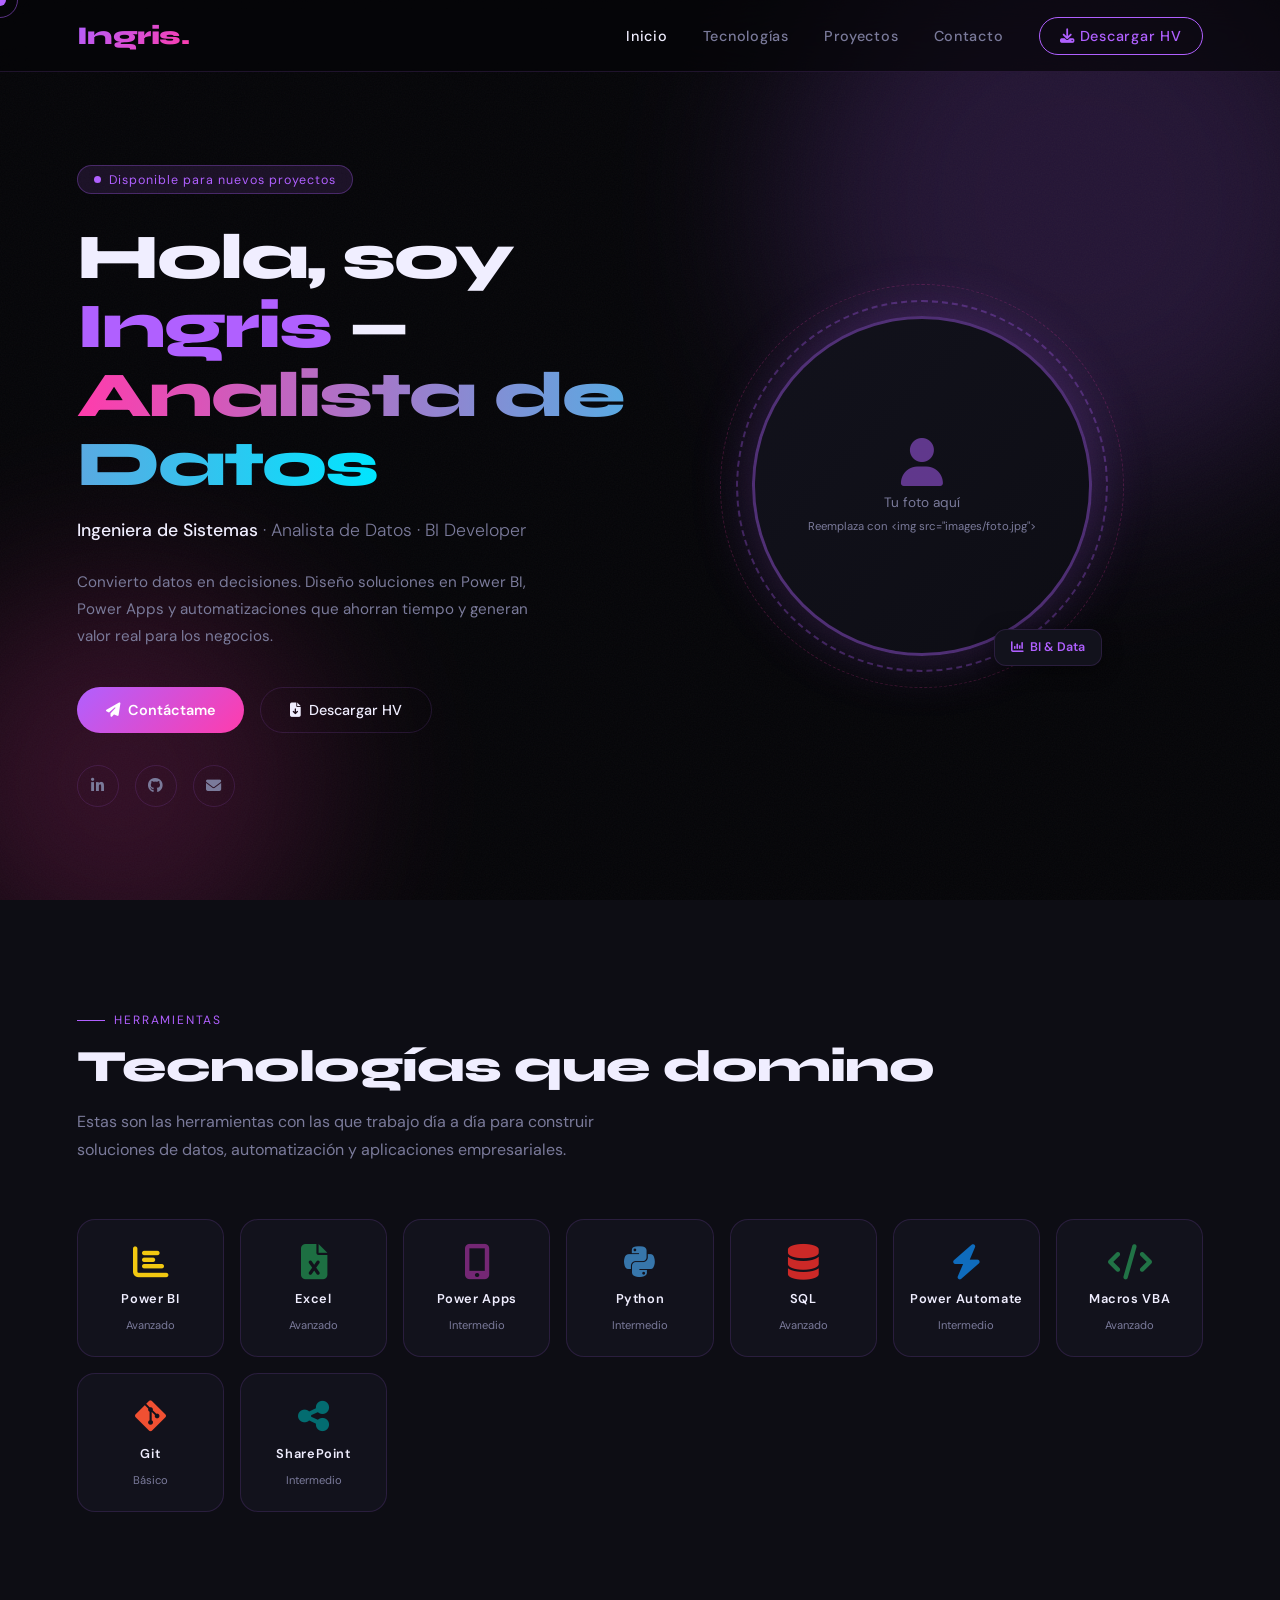
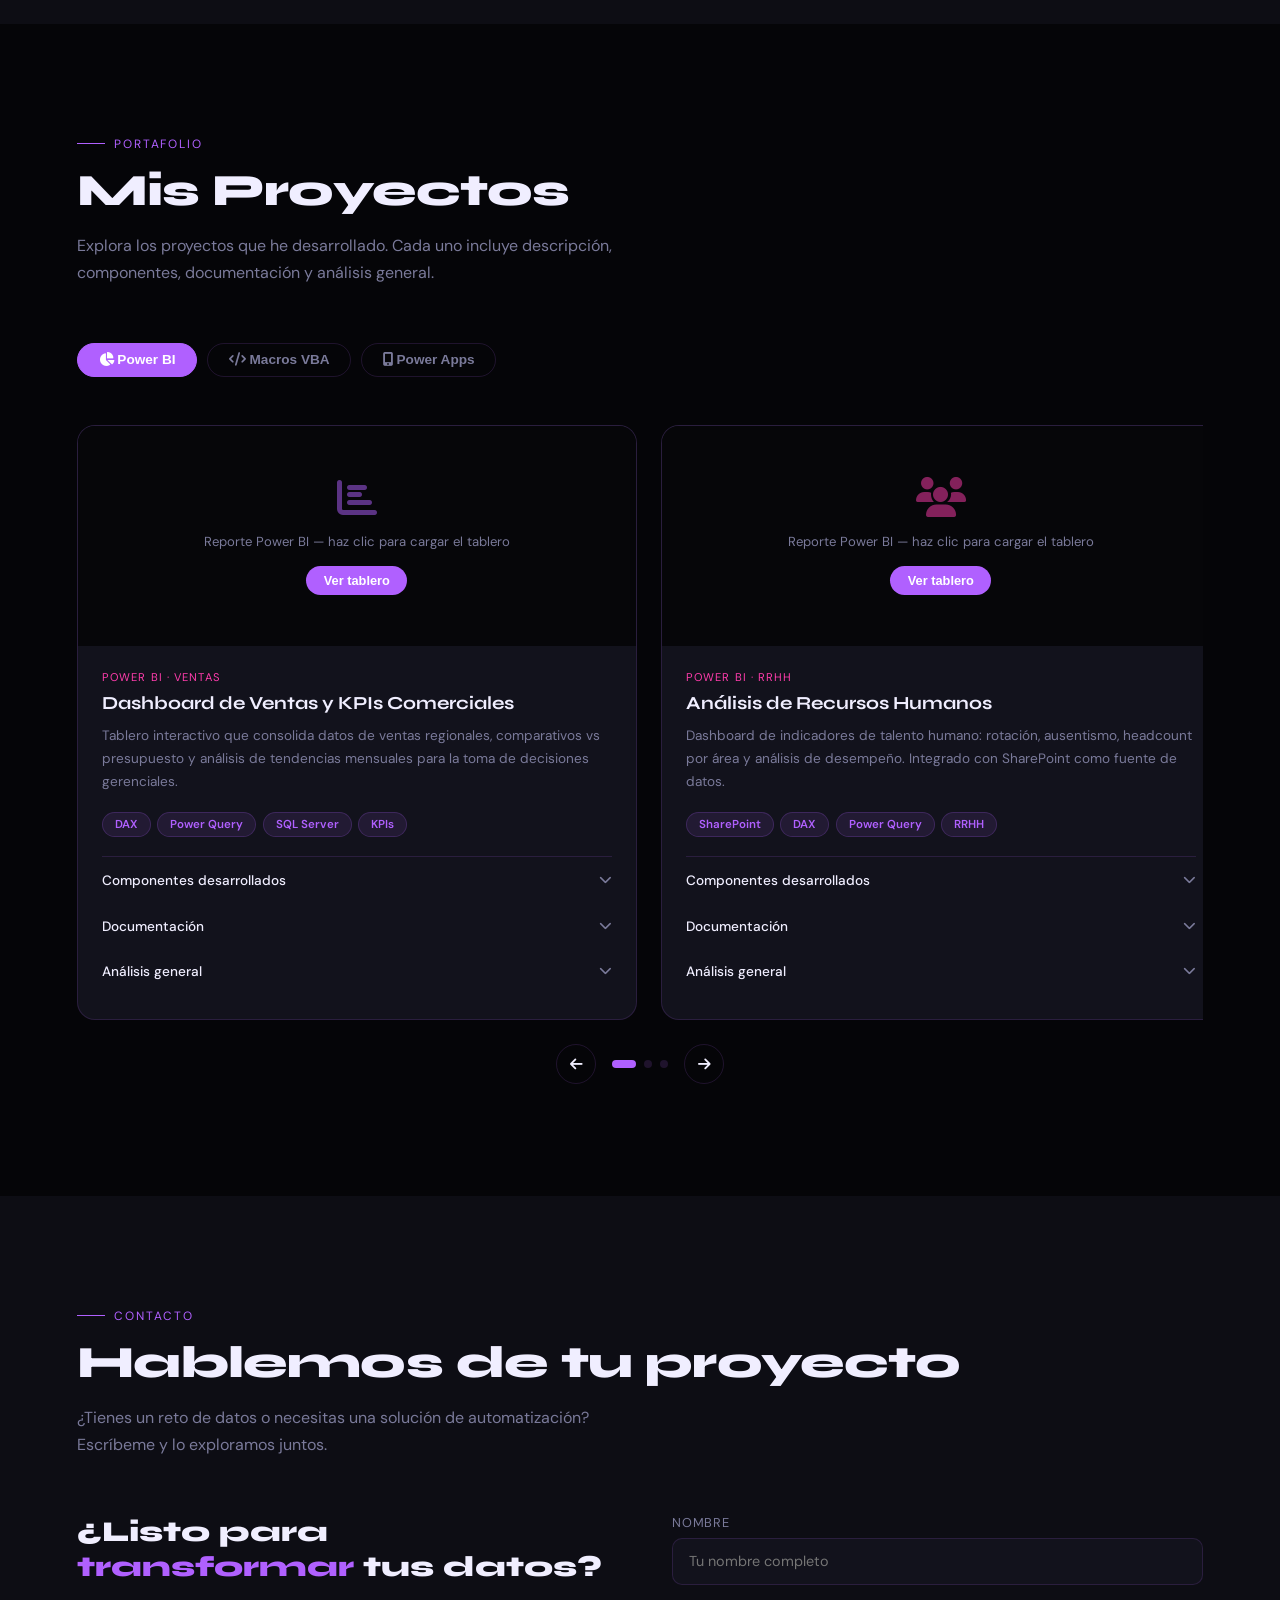
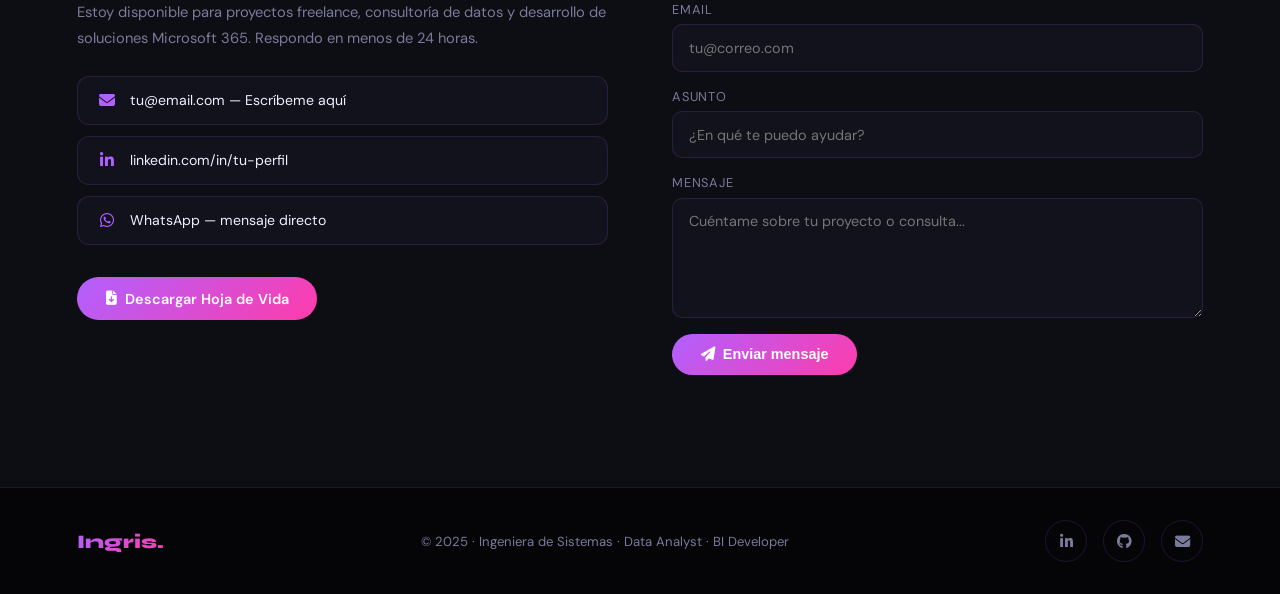
==== portafolio-main/index.html @ d469752e "reemplazo de portafolio v1.1" ====
<!DOCTYPE html>
<html lang="es">
<head>
  <meta charset="UTF-8" />
  <meta name="viewport" content="width=device-width, initial-scale=1.0"/>
  <title>Ingris — Portafolio</title>

  <!-- Fuentes -->
  <link rel="preconnect" href="https://fonts.googleapis.com"/>
  <link href="https://fonts.googleapis.com/css2?family=Syne:wght@400;600;700;800&family=DM+Sans:ital,wght@0,300;0,400;0,500;1,300&display=swap" rel="stylesheet"/>

  <!-- Iconos Font Awesome -->
  <link rel="stylesheet" href="https://cdnjs.cloudflare.com/ajax/libs/font-awesome/6.8.0/css/all.min.css"/>

  <!-- Estilos propios -->
  <link rel="stylesheet" href="style.css"/>
</head>
<body>

<!-- Cursor personalizado -->
<div id="cursor"></div>
<div id="cursor-ring"></div>

<!-- ─────────────────────────────────────────────────────────────
     NAVEGACIÓN
───────────────────────────────────────────────────────────────── -->
<nav>
  <span class="nav-logo">Ingris.</span>
  <ul class="nav-links" id="navLinks">
    <li><a href="#hero">Inicio</a></li>
    <li><a href="#stack">Tecnologías</a></li>
    <li><a href="#projects">Proyectos</a></li>
    <li><a href="#contact">Contacto</a></li>
    <li>
      <a href="ingris-cv.pdf" download class="nav-cta">
        <i class="fa-solid fa-download"></i> Descargar HV
      </a>
    </li>
  </ul>
  <button class="hamburger" id="hamburger" aria-label="Menú">
    <span></span><span></span><span></span>
  </button>
</nav>

<!-- ─────────────────────────────────────────────────────────────
     HERO
───────────────────────────────────────────────────────────────── -->
<section id="hero">
  <div class="hero-blob blob1"></div>
  <div class="hero-blob blob2"></div>

  <!-- Texto principal -->
  <div class="hero-text reveal">
    <div class="hero-badge">
      <span></span> Disponible para nuevos proyectos
    </div>
    <h1>
      Hola, soy<br>
      <span class="accent">Ingris</span> —<br>
      <span class="accent2" id="typeTarget"></span>
    </h1>
    <p class="hero-role">
      <strong>Ingeniera de Sistemas</strong> · Analista de Datos · BI Developer
    </p>
    <p class="hero-desc">
      Convierto datos en decisiones. Diseño soluciones en Power BI, Power Apps
      y automatizaciones que ahorran tiempo y generan valor real para los negocios.
    </p>
    <div class="hero-actions">
      <a href="#contact" class="btn-primary">
        <i class="fa-solid fa-paper-plane"></i> Contáctame
      </a>
      <a href="ingris-cv.pdf" download class="btn-outline">
        <i class="fa-solid fa-file-arrow-down"></i> Descargar HV
      </a>
    </div>
    <div class="hero-socials">
      <a href="https://linkedin.com" target="_blank" title="LinkedIn">
        <i class="fa-brands fa-linkedin-in"></i>
      </a>
      <a href="https://github.com" target="_blank" title="GitHub">
        <i class="fa-brands fa-github"></i>
      </a>
      <a href="mailto:tu@email.com" title="Email">
        <i class="fa-solid fa-envelope"></i>
      </a>
    </div>
  </div>

  <!-- Foto -->
  <div class="hero-photo reveal">
    <div class="photo-wrapper">
      <div class="photo-ring"></div>
      <div class="photo-ring2"></div>
      <!--
        Cuando tengas tu foto, reemplaza el bloque de abajo por:
        <img src="images/foto.jpg" alt="Foto de Ingris">
      -->
      <div class="photo-placeholder">
        <i class="fa-solid fa-user"></i>
        <span>Tu foto aquí</span>
        <small>Reemplaza con &lt;img src="images/foto.jpg"&gt;</small>
      </div>
      <div class="photo-badge">
        <i class="fa-solid fa-chart-column" style="color:var(--accent)"></i> BI &amp; Data
      </div>
    </div>
  </div>
</section>

<!-- ─────────────────────────────────────────────────────────────
     TECNOLOGÍAS
───────────────────────────────────────────────────────────────── -->
<section id="stack">
  <div class="reveal">
    <p class="section-label">Herramientas</p>
    <h2 class="section-title">Tecnologías que domino</h2>
    <p class="section-sub">
      Estas son las herramientas con las que trabajo día a día para construir
      soluciones de datos, automatización y aplicaciones empresariales.
    </p>
  </div>

  <div class="stack-grid reveal">
    <div class="tech-card">
      <i class="fa-solid fa-chart-bar tech-icon ic-pbi"></i>
      <span class="tech-name">Power BI</span>
      <span class="tech-level">Avanzado</span>
    </div>
    <div class="tech-card">
      <i class="fa-solid fa-file-excel tech-icon ic-excel"></i>
      <span class="tech-name">Excel</span>
      <span class="tech-level">Avanzado</span>
    </div>
    <div class="tech-card">
      <i class="fa-solid fa-mobile-screen-button tech-icon ic-powerapp"></i>
      <span class="tech-name">Power Apps</span>
      <span class="tech-level">Intermedio</span>
    </div>
    <div class="tech-card">
      <i class="fa-brands fa-python tech-icon ic-python"></i>
      <span class="tech-name">Python</span>
      <span class="tech-level">Intermedio</span>
    </div>
    <div class="tech-card">
      <i class="fa-solid fa-database tech-icon ic-sql"></i>
      <span class="tech-name">SQL</span>
      <span class="tech-level">Avanzado</span>
    </div>
    <div class="tech-card">
      <i class="fa-solid fa-bolt tech-icon ic-automate"></i>
      <span class="tech-name">Power Automate</span>
      <span class="tech-level">Intermedio</span>
    </div>
    <div class="tech-card">
      <i class="fa-solid fa-code tech-icon ic-vba"></i>
      <span class="tech-name">Macros VBA</span>
      <span class="tech-level">Avanzado</span>
    </div>
    <div class="tech-card">
      <i class="fa-brands fa-git-alt tech-icon ic-git"></i>
      <span class="tech-name">Git</span>
      <span class="tech-level">Básico</span>
    </div>
    <div class="tech-card">
      <i class="fa-solid fa-share-nodes tech-icon ic-sharepoint"></i>
      <span class="tech-name">SharePoint</span>
      <span class="tech-level">Intermedio</span>
    </div>
  </div>
</section>

<!-- ─────────────────────────────────────────────────────────────
     PROYECTOS
───────────────────────────────────────────────────────────────── -->
<section id="projects">
  <div class="reveal">
    <p class="section-label">Portafolio</p>
    <h2 class="section-title">Mis Proyectos</h2>
    <p class="section-sub">
      Explora los proyectos que he desarrollado. Cada uno incluye descripción,
      componentes, documentación y análisis general.
    </p>
  </div>

  <!-- Tabs -->
  <div class="proj-tabs reveal">
    <button class="tab-btn active" data-tab="pbi">
      <i class="fa-solid fa-chart-pie"></i> Power BI
    </button>
    <button class="tab-btn" data-tab="macros">
      <i class="fa-solid fa-code"></i> Macros VBA
    </button>
    <button class="tab-btn" data-tab="powerapps">
      <i class="fa-solid fa-mobile-screen-button"></i> Power Apps
    </button>
  </div>

  <!-- ── PANEL: POWER BI ────────────────────────────────────── -->
  <div class="proj-panel active" id="tab-pbi">
    <div class="carousel-wrap">
      <div class="carousel-track" id="pbiTrack">

        <!-- Tarjeta 1 -->
        <div class="proj-card">
          <div class="proj-embed">
            <div class="embed-overlay" id="overlay1">
              <i class="fa-solid fa-chart-bar" style="font-size:2.5rem;color:var(--accent);opacity:.5"></i>
              <p>Reporte Power BI — haz clic para cargar el tablero</p>
              <button class="btn-sm" onclick="activateEmbed('overlay1','iframe1')">Ver tablero</button>
            </div>
            <iframe id="iframe1" src="" allowfullscreen style="display:none"></iframe>
          </div>
          <div class="proj-body">
            <p class="proj-category">Power BI · Ventas</p>
            <h3 class="proj-title">Dashboard de Ventas y KPIs Comerciales</h3>
            <p class="proj-desc">
              Tablero interactivo que consolida datos de ventas regionales, comparativos vs presupuesto
              y análisis de tendencias mensuales para la toma de decisiones gerenciales.
            </p>
            <div class="proj-tags">
              <span class="tag">DAX</span>
              <span class="tag">Power Query</span>
              <span class="tag">SQL Server</span>
              <span class="tag">KPIs</span>
            </div>
            <div class="proj-accordion">
              <button class="accordion-header" onclick="toggleAcc(this)">
                Componentes desarrollados <i class="fa-solid fa-chevron-down"></i>
              </button>
              <div class="accordion-body">
                <div class="accordion-content">
                  <ul class="comp-list">
                    <li>Modelo de datos estrella con 5 tablas de dimensiones</li>
                    <li>Medidas DAX: YTD, MoM%, Variación vs Presupuesto</li>
                    <li>Segmentadores dinámicos por región, producto y periodo</li>
                    <li>Mapa geográfico de distribución de ventas</li>
                    <li>Tooltip personalizado con mini-KPIs</li>
                  </ul>
                </div>
              </div>
              <button class="accordion-header" onclick="toggleAcc(this)">
                Documentación <i class="fa-solid fa-chevron-down"></i>
              </button>
              <div class="accordion-body">
                <div class="accordion-content">
                  Fuente de datos: SQL Server / Excel exportado. ETL en Power Query con limpieza,
                  normalización de fechas y cruce de tablas. Publicado en Power BI Service con
                  actualización programada cada 24 h.
                </div>
              </div>
              <button class="accordion-header" onclick="toggleAcc(this)">
                Análisis general <i class="fa-solid fa-chevron-down"></i>
              </button>
              <div class="accordion-body">
                <div class="accordion-content">
                  <div class="analysis-box">
                    <p>
                      El tablero reveló que el 68 % de las ventas se concentra en 3 regiones. Se
                      identificó una caída sistemática en Q3 atribuida a estacionalidad. Las medidas DAX
                      redujeron el tiempo de reporte semanal de 4 h a 15 min.
                    </p>
                  </div>
                </div>
              </div>
            </div>
          </div>
        </div>

        <!-- Tarjeta 2 -->
        <div class="proj-card">
          <div class="proj-embed">
            <div class="embed-overlay" id="overlay2">
              <i class="fa-solid fa-users" style="font-size:2.5rem;color:var(--accent2);opacity:.5"></i>
              <p>Reporte Power BI — haz clic para cargar el tablero</p>
              <button class="btn-sm" onclick="activateEmbed('overlay2','iframe2')">Ver tablero</button>
            </div>
            <iframe id="iframe2" src="" allowfullscreen style="display:none"></iframe>
          </div>
          <div class="proj-body">
            <p class="proj-category">Power BI · RRHH</p>
            <h3 class="proj-title">Análisis de Recursos Humanos</h3>
            <p class="proj-desc">
              Dashboard de indicadores de talento humano: rotación, ausentismo, headcount por área
              y análisis de desempeño. Integrado con SharePoint como fuente de datos.
            </p>
            <div class="proj-tags">
              <span class="tag">SharePoint</span>
              <span class="tag">DAX</span>
              <span class="tag">Power Query</span>
              <span class="tag">RRHH</span>
            </div>
            <div class="proj-accordion">
              <button class="accordion-header" onclick="toggleAcc(this)">
                Componentes desarrollados <i class="fa-solid fa-chevron-down"></i>
              </button>
              <div class="accordion-body">
                <div class="accordion-content">
                  <ul class="comp-list">
                    <li>Indicador de tasa de rotación mensual</li>
                    <li>Gráfico de pirámide demográfica por área</li>
                    <li>Matriz de desempeño con formato condicional</li>
                    <li>Alertas visuales de ausentismo crítico</li>
                    <li>Filtros cruzados departamento / cargo / periodo</li>
                  </ul>
                </div>
              </div>
              <button class="accordion-header" onclick="toggleAcc(this)">
                Documentación <i class="fa-solid fa-chevron-down"></i>
              </button>
              <div class="accordion-body">
                <div class="accordion-content">
                  Datos extraídos de listas de SharePoint vía conector nativo. Transformaciones en
                  Power Query. Modelo relacional de 3 tablas. Acceso controlado por roles (RLS).
                </div>
              </div>
              <button class="accordion-header" onclick="toggleAcc(this)">
                Análisis general <i class="fa-solid fa-chevron-down"></i>
              </button>
              <div class="accordion-body">
                <div class="accordion-content">
                  <div class="analysis-box">
                    <p>
                      Rotación del 18 % en área operativa, 6 puntos sobre el benchmark del sector.
                      Ausentismo pico los lunes (23 % más que el promedio). Insights que impulsaron
                      revisión de la política de bienestar laboral.
                    </p>
                  </div>
                </div>
              </div>
            </div>
          </div>
        </div>

        <!-- Tarjeta 3 — placeholder -->
        <div class="proj-card">
          <div class="proj-embed">
            <div class="embed-overlay" id="overlay3">
              <i class="fa-solid fa-plus" style="font-size:2.5rem;color:var(--accent3);opacity:.5"></i>
              <p>Próximo proyecto — en desarrollo</p>
            </div>
            <iframe id="iframe3" src="" style="display:none"></iframe>
          </div>
          <div class="proj-body">
            <p class="proj-category">Power BI · Próximamente</p>
            <h3 class="proj-title">Nuevo Proyecto en Desarrollo</h3>
            <p class="proj-desc">
              Dashboard de seguimiento financiero con integración a ERP.
              Actualmente en fase de diseño del modelo de datos.
            </p>
            <div class="proj-tags">
              <span class="tag">En progreso</span>
            </div>
          </div>
        </div>

      </div><!-- /carousel-track -->
    </div>
    <div class="carousel-controls">
      <button class="car-btn" id="prevBtn"><i class="fa-solid fa-arrow-left"></i></button>
      <div class="car-dots" id="carDots"></div>
      <button class="car-btn" id="nextBtn"><i class="fa-solid fa-arrow-right"></i></button>
    </div>
  </div>

  <!-- ── PANEL: MACROS VBA ──────────────────────────────────── -->
  <div class="proj-panel" id="tab-macros">
    <div class="other-grid reveal">
      <div class="other-card">
        <div class="other-icon">⚡</div>
        <h3 class="other-title">Automatización de Reportes Excel</h3>
        <p class="other-desc">
          Macro VBA que consolida datos de 20+ archivos, aplica formato corporativo, genera tabla
          dinámica y envía el reporte por correo automáticamente. Ahorro: 3 h semanales.
        </p>
        <div class="proj-tags" style="margin-top:1rem">
          <span class="tag">VBA</span><span class="tag">Excel</span><span class="tag">Outlook</span>
        </div>
      </div>
      <div class="other-card">
        <div class="other-icon">🔄</div>
        <h3 class="other-title">Limpieza y Validación de Datos</h3>
        <p class="other-desc">
          Macro de limpieza automática: elimina duplicados, normaliza formatos de fecha, valida
          campos requeridos y genera log de errores en hoja separada.
        </p>
        <div class="proj-tags" style="margin-top:1rem">
          <span class="tag">VBA</span><span class="tag">Excel</span>
        </div>
      </div>
      <div class="other-card">
        <div class="other-icon">📋</div>
        <h3 class="other-title">Generador de Contratos PDF</h3>
        <p class="other-desc">
          Formulario Excel con macro que rellena plantilla Word, la convierte a PDF y guarda
          con nombre automático basado en cliente y fecha.
        </p>
        <div class="proj-tags" style="margin-top:1rem">
          <span class="tag">VBA</span><span class="tag">Word</span><span class="tag">PDF</span>
        </div>
      </div>
    </div>
  </div>

  <!-- ── PANEL: POWER APPS ──────────────────────────────────── -->
  <div class="proj-panel" id="tab-powerapps">
    <div class="other-grid reveal">
      <div class="other-card">
        <div class="other-icon">📱</div>
        <h3 class="other-title">App de Registro de Inventario</h3>
        <p class="other-desc">
          Aplicación canvas en Power Apps conectada a SharePoint. Registra entradas / salidas
          de inventario, genera alertas de stock mínimo y consulta historial en tiempo real.
        </p>
        <div class="proj-tags" style="margin-top:1rem">
          <span class="tag">Canvas App</span>
          <span class="tag">SharePoint</span>
          <span class="tag">Power Automate</span>
        </div>
      </div>
      <div class="other-card">
        <div class="other-icon">✅</div>
        <h3 class="other-title">Formulario de Aprobaciones</h3>
        <p class="other-desc">
          App de solicitudes con flujo de aprobación multinivel. Notificaciones por Teams y
          correo, historial de aprobaciones y reportería integrada.
        </p>
        <div class="proj-tags" style="margin-top:1rem">
          <span class="tag">Model-driven</span>
          <span class="tag">Dataverse</span>
          <span class="tag">Teams</span>
        </div>
      </div>
      <div class="other-card">
        <div class="other-icon">📊</div>
        <h3 class="other-title">Dashboard Móvil de KPIs</h3>
        <p class="other-desc">
          App optimizada para móvil que muestra KPIs en tiempo real consumiendo datos de
          Power BI vía API. Diseño responsive con tarjetas deslizables.
        </p>
        <div class="proj-tags" style="margin-top:1rem">
          <span class="tag">Canvas App</span>
          <span class="tag">Power BI API</span>
        </div>
      </div>
    </div>
  </div>

</section>

<!-- ─────────────────────────────────────────────────────────────
     CONTACTO
───────────────────────────────────────────────────────────────── -->
<section id="contact">
  <div class="reveal">
    <p class="section-label">Contacto</p>
    <h2 class="section-title">Hablemos de tu proyecto</h2>
    <p class="section-sub">
      ¿Tienes un reto de datos o necesitas una solución de automatización?
      Escríbeme y lo exploramos juntos.
    </p>
  </div>

  <div class="contact-grid reveal">
    <div class="contact-info">
      <h3>¿Listo para <span style="color:var(--accent)">transformar</span> tus datos?</h3>
      <p>
        Estoy disponible para proyectos freelance, consultoría de datos y desarrollo de
        soluciones Microsoft 365. Respondo en menos de 24 horas.
      </p>
      <a href="mailto:tu@email.com" class="contact-item">
        <i class="fa-solid fa-envelope"></i>
        <span>tu@email.com — Escríbeme aquí</span>
      </a>
      <a href="https://linkedin.com" target="_blank" class="contact-item">
        <i class="fa-brands fa-linkedin-in"></i>
        <span>linkedin.com/in/tu-perfil</span>
      </a>
      <a href="https://wa.me/57XXXXXXXXXX" target="_blank" class="contact-item">
        <i class="fa-brands fa-whatsapp"></i>
        <span>WhatsApp — mensaje directo</span>
      </a>
      <br>
      <a href="ingris-cv.pdf" download class="btn-primary" style="width:fit-content">
        <i class="fa-solid fa-file-arrow-down"></i> Descargar Hoja de Vida
      </a>
    </div>

    <form class="contact-form" onsubmit="sendMail(event)">
      <div class="form-group">
        <label>Nombre</label>
        <input type="text" id="fname" placeholder="Tu nombre completo" required/>
      </div>
      <div class="form-group">
        <label>Email</label>
        <input type="email" id="femail" placeholder="tu@correo.com" required/>
      </div>
      <div class="form-group">
        <label>Asunto</label>
        <input type="text" id="fsubject" placeholder="¿En qué te puedo ayudar?"/>
      </div>
      <div class="form-group">
        <label>Mensaje</label>
        <textarea id="fmessage" placeholder="Cuéntame sobre tu proyecto o consulta..." required></textarea>
      </div>
      <button type="submit" class="btn-primary" style="width:fit-content">
        <i class="fa-solid fa-paper-plane"></i> Enviar mensaje
      </button>
    </form>
  </div>
</section>

<!-- ─────────────────────────────────────────────────────────────
     FOOTER
───────────────────────────────────────────────────────────────── -->
<footer>
  <span class="footer-logo">Ingris.</span>
  <span>© 2025 · Ingeniera de Sistemas · Data Analyst · BI Developer</span>
  <div class="hero-socials" style="margin:0">
    <a href="https://linkedin.com" target="_blank"><i class="fa-brands fa-linkedin-in"></i></a>
    <a href="https://github.com" target="_blank"><i class="fa-brands fa-github"></i></a>
    <a href="mailto:tu@email.com"><i class="fa-solid fa-envelope"></i></a>
  </div>
</footer>

<!-- JavaScript propio — al final del body para mejor rendimiento -->
<script src="script.js"></script>

</body>
</html>
---- portafolio-main/style.css ----
/* ── TOKENS ──────────────────────────────────────────────────── */
:root {
  --bg: #050508;
  --surface: #0d0d14;
  --card: #12121c;
  --border: rgba(180,100,255,.15);
  --accent: #b060ff;
  --accent2: #ff3cac;
  --accent3: #00e5ff;
  --text: #f0eeff;
  --muted: #7a7a9a;
  --radius: 18px;
  --nav-h: 72px;
}

*, *::before, *::after { margin:0; padding:0; box-sizing:border-box; }
html { scroll-behavior: smooth; font-size: 16px; }
body {
  background: var(--bg);
  color: var(--text);
  font-family: 'DM Sans', sans-serif;
  overflow-x: hidden;
  cursor: none;
}

/* ── CURSOR ──────────────────────────────────────────────────── */
#cursor {
  position: fixed; width:12px; height:12px;
  background: var(--accent); border-radius:50%;
  pointer-events:none; z-index:9999;
  transform:translate(-50%,-50%);
  transition: transform .1s, background .2s;
  mix-blend-mode: screen;
}
#cursor-ring {
  position: fixed; width:36px; height:36px;
  border:1.5px solid rgba(176,96,255,.5);
  border-radius:50%; pointer-events:none; z-index:9998;
  transform:translate(-50%,-50%);
  transition: transform .18s ease, width .2s, height .2s;
}

/* ── NOISE OVERLAY ───────────────────────────────────────────── */
body::before {
  content:''; position:fixed; inset:0;
  background-image: url("data:image/svg+xml,%3Csvg xmlns='http://www.w3.org/2000/svg' width='300' height='300'%3E%3Cfilter id='n'%3E%3CfeTurbulence type='fractalNoise' baseFrequency='.75' numOctaves='4' stitchTiles='stitch'/%3E%3C/filter%3E%3Crect width='300' height='300' filter='url(%23n)' opacity='.035'/%3E%3C/svg%3E");
  pointer-events:none; z-index:1;
}

/* ── NAV ─────────────────────────────────────────────────────── */
nav {
  position: fixed; top:0; left:0; right:0; z-index:200;
  height: var(--nav-h);
  display: flex; align-items: center; justify-content: space-between;
  padding: 0 6%;
  background: rgba(5,5,8,.7);
  backdrop-filter: blur(18px);
  border-bottom: 1px solid var(--border);
}
.nav-logo {
  font-family: 'Syne', sans-serif;
  font-weight:800; font-size:1.6rem;
  background: linear-gradient(135deg,var(--accent),var(--accent2));
  -webkit-background-clip:text; -webkit-text-fill-color:transparent;
  letter-spacing:-.02em;
}
.nav-links { display:flex; gap:2.2rem; list-style:none; }
.nav-links a {
  font-size:.9rem; font-weight:500; color:var(--muted);
  text-decoration:none; letter-spacing:.05em;
  transition: color .2s;
  cursor: none;
}
.nav-links a:hover,
.nav-links a.active { color:var(--text); }
.nav-cta {
  padding:.55rem 1.3rem;
  border:1.5px solid var(--accent);
  border-radius:50px;
  color:var(--accent) !important;
  transition: background .2s, color .2s !important;
}
.nav-cta:hover { background:var(--accent); color:var(--bg) !important; }
.hamburger {
  display:none; flex-direction:column; gap:5px;
  cursor:none; background:none; border:none;
}
.hamburger span {
  display:block; width:24px; height:2px;
  background:var(--text); border-radius:2px; transition:.3s;
}

/* ── HERO ────────────────────────────────────────────────────── */
#hero {
  min-height: 100vh;
  display: grid;
  grid-template-columns: 1fr 1fr;
  align-items: center;
  padding: calc(var(--nav-h) + 4rem) 6% 4rem;
  position: relative;
  overflow: hidden;
}
.hero-blob {
  position:absolute; border-radius:50%;
  filter:blur(90px); opacity:.18; pointer-events:none;
}
.blob1 { width:600px; height:600px; background:var(--accent); top:-100px; right:-100px; }
.blob2 { width:400px; height:400px; background:var(--accent2); bottom:-80px; left:-80px; }
.hero-text { position:relative; z-index:2; }
.hero-badge {
  display:inline-flex; align-items:center; gap:.5rem;
  background:rgba(176,96,255,.12); border:1px solid rgba(176,96,255,.3);
  padding:.35rem 1rem; border-radius:50px;
  font-size:.78rem; letter-spacing:.08em; color:var(--accent);
  margin-bottom:1.8rem;
}
.hero-badge span {
  width:7px; height:7px; border-radius:50%;
  background:var(--accent); display:inline-block;
  animation:pulse 1.6s infinite;
}
@keyframes pulse { 0%,100%{opacity:1} 50%{opacity:.3} }

.hero-text h1 {
  font-family:'Syne',sans-serif;
  font-size: clamp(2.8rem, 5vw, 5rem);
  font-weight:800; line-height:1.08;
  letter-spacing:-.03em; margin-bottom:1.2rem;
}
.hero-text h1 .accent { color:var(--accent); }
.hero-text h1 .accent2 {
  background:linear-gradient(90deg,var(--accent2),var(--accent3));
  -webkit-background-clip:text; -webkit-text-fill-color:transparent;
}
.hero-role {
  font-size:1.1rem; color:var(--muted); margin-bottom:1.8rem; font-weight:300;
}
.hero-role strong { color:var(--text); font-weight:500; }
.hero-desc {
  font-size:.95rem; line-height:1.75; color:var(--muted);
  max-width:480px; margin-bottom:2.4rem;
}
.hero-actions { display:flex; gap:1rem; flex-wrap:wrap; }

.btn-primary {
  display:inline-flex; align-items:center; gap:.5rem;
  padding:.8rem 1.8rem; border-radius:50px;
  background:linear-gradient(135deg,var(--accent),var(--accent2));
  color:#fff; font-weight:600; font-size:.9rem;
  border:none; cursor:none;
  transition: transform .2s, box-shadow .2s;
  text-decoration:none;
}
.btn-primary:hover {
  transform:translateY(-2px);
  box-shadow:0 8px 30px rgba(176,96,255,.4);
}
.btn-outline {
  display:inline-flex; align-items:center; gap:.5rem;
  padding:.8rem 1.8rem; border-radius:50px;
  border:1.5px solid var(--border); color:var(--text);
  font-weight:500; font-size:.9rem;
  background:transparent; cursor:none;
  transition: border-color .2s, background .2s;
  text-decoration:none;
}
.btn-outline:hover { border-color:var(--accent); background:rgba(176,96,255,.07); }

.hero-socials { display:flex; gap:1rem; margin-top:2rem; }
.hero-socials a {
  width:42px; height:42px; border-radius:50%;
  display:flex; align-items:center; justify-content:center;
  border:1px solid var(--border); color:var(--muted);
  text-decoration:none;
  transition: border-color .2s, color .2s, transform .2s;
  font-size:.95rem; cursor:none;
}
.hero-socials a:hover {
  border-color:var(--accent); color:var(--accent); transform:translateY(-3px);
}

/* Hero photo */
.hero-photo {
  display:flex; justify-content:center; align-items:center;
  position:relative; z-index:2;
}
.photo-wrapper {
  position:relative;
  width:min(340px,80vw); height:min(340px,80vw);
}
.photo-ring {
  position:absolute; inset:-16px; border-radius:50%;
  border:2px dashed rgba(176,96,255,.3);
  animation:spin 18s linear infinite;
}
.photo-ring2 {
  position:absolute; inset:-32px; border-radius:50%;
  border:1px dashed rgba(255,60,172,.2);
  animation:spin 30s linear infinite reverse;
}
@keyframes spin { to { transform:rotate(360deg); } }

.photo-wrapper img {
  width:100%; height:100%; object-fit:cover;
  border-radius:50%;
  border:3px solid rgba(176,96,255,.4);
  box-shadow:0 0 60px rgba(176,96,255,.25);
}
.photo-placeholder {
  width:100%; height:100%; border-radius:50%;
  background:linear-gradient(135deg,var(--card),var(--surface));
  border:3px solid rgba(176,96,255,.4);
  box-shadow:0 0 60px rgba(176,96,255,.25);
  display:flex; flex-direction:column; align-items:center; justify-content:center;
  gap:.5rem; color:var(--muted); font-size:.85rem;
}
.photo-placeholder i { font-size:3rem; color:var(--accent); opacity:.5; }
.photo-badge {
  position:absolute; bottom:-10px; right:-10px;
  background:var(--card); border:1px solid var(--border);
  padding:.6rem 1rem; border-radius:12px;
  font-size:.78rem; font-weight:600; color:var(--accent);
  display:flex; align-items:center; gap:.4rem;
  box-shadow:0 4px 20px rgba(0,0,0,.4);
}

/* ── SECCIONES COMUNES ───────────────────────────────────────── */
section { padding:7rem 6%; position:relative; }
.section-label {
  font-size:.75rem; letter-spacing:.15em; color:var(--accent);
  text-transform:uppercase; margin-bottom:.8rem;
  display:flex; align-items:center; gap:.6rem;
}
.section-label::before {
  content:''; display:block; width:28px; height:1px; background:var(--accent);
}
.section-title {
  font-family:'Syne',sans-serif; font-size:clamp(2rem,3.5vw,3rem);
  font-weight:800; line-height:1.15; letter-spacing:-.02em; margin-bottom:1rem;
}
.section-sub {
  color:var(--muted); max-width:560px; line-height:1.7; margin-bottom:3.5rem;
}

/* ── TECH STACK ──────────────────────────────────────────────── */
#stack { background:var(--surface); }
.stack-grid {
  display:grid;
  grid-template-columns: repeat(auto-fill, minmax(130px,1fr));
  gap:1rem;
}
.tech-card {
  background:var(--card); border:1px solid var(--border);
  border-radius:var(--radius); padding:1.5rem 1rem;
  display:flex; flex-direction:column; align-items:center; gap:.7rem;
  cursor:none; transition: transform .2s, border-color .2s, box-shadow .2s;
  position:relative; overflow:hidden;
}
.tech-card::after {
  content:''; position:absolute; inset:0;
  background:linear-gradient(135deg,var(--accent),var(--accent2));
  opacity:0; transition:.2s;
}
.tech-card:hover {
  transform:translateY(-4px); border-color:var(--accent);
  box-shadow:0 8px 28px rgba(176,96,255,.2);
}
.tech-card:hover::after { opacity:.05; }
.tech-icon { font-size:2.2rem; transition:.2s; }
.tech-card:hover .tech-icon { transform:scale(1.15); }
.tech-name { font-size:.8rem; font-weight:600; letter-spacing:.05em; text-align:center; }
.tech-level { font-size:.7rem; color:var(--muted); }

/* Colores de iconos de tecnologías */
.ic-pbi       { color:#F2C811; }
.ic-excel     { color:#1D6F42; }
.ic-powerapp  { color:#742774; }
.ic-python    { color:#3776AB; }
.ic-sql       { color:#CC2927; }
.ic-automate  { color:#0F6CBD; }
.ic-vba       { color:#217346; }
.ic-git       { color:#F05032; }
.ic-sharepoint{ color:#036C70; }

/* ── PROYECTOS ───────────────────────────────────────────────── */
#projects { background:var(--bg); }
.proj-tabs {
  display:flex; gap:.6rem; flex-wrap:wrap; margin-bottom:3rem;
}
.tab-btn {
  padding:.55rem 1.3rem; border-radius:50px; font-size:.85rem; font-weight:600;
  border:1.5px solid var(--border); background:transparent; color:var(--muted);
  cursor:none; transition:.2s;
}
.tab-btn.active, .tab-btn:hover {
  background:var(--accent); border-color:var(--accent); color:#fff;
}
.proj-panel { display:none; }
.proj-panel.active { display:block; }

/* ── CARRUSEL ────────────────────────────────────────────────── */
.carousel-wrap { position:relative; overflow:hidden; }
.carousel-track {
  display:flex; gap:1.5rem;
  transition: transform .45s cubic-bezier(.4,0,.2,1);
}
.proj-card {
  flex:0 0 min(560px,88vw);
  background:var(--card); border:1px solid var(--border);
  border-radius:var(--radius); overflow:hidden;
  transition: box-shadow .2s;
}
.proj-card:hover { box-shadow:0 12px 40px rgba(176,96,255,.18); }
.proj-embed {
  width:100%; height:220px; background:var(--surface);
  display:flex; align-items:center; justify-content:center;
  position:relative; overflow:hidden;
}
.proj-embed iframe { width:100%; height:100%; border:none; }
.embed-overlay {
  position:absolute; inset:0; background:rgba(5,5,8,.85);
  display:flex; flex-direction:column; align-items:center; justify-content:center;
  gap:1rem; transition:opacity .3s;
}
.embed-overlay p {
  font-size:.82rem; color:var(--muted); text-align:center; padding:0 1.5rem;
}
.btn-sm {
  padding:.45rem 1.1rem; border-radius:50px; font-size:.8rem; font-weight:600;
  background:var(--accent); border:none; color:#fff; cursor:none;
}
.proj-body { padding:1.5rem; }
.proj-category {
  font-size:.7rem; letter-spacing:.1em; color:var(--accent2);
  text-transform:uppercase; margin-bottom:.5rem;
}
.proj-title {
  font-family:'Syne',sans-serif; font-size:1.15rem; font-weight:700; margin-bottom:.6rem;
}
.proj-desc {
  font-size:.85rem; color:var(--muted); line-height:1.7; margin-bottom:1.2rem;
}
.proj-tags { display:flex; gap:.4rem; flex-wrap:wrap; margin-bottom:1.2rem; }
.tag {
  padding:.25rem .75rem; border-radius:50px; font-size:.72rem; font-weight:600;
  background:rgba(176,96,255,.1); border:1px solid rgba(176,96,255,.2); color:var(--accent);
}

/* Acordeón */
.proj-accordion { border-top:1px solid var(--border); }
.accordion-header {
  width:100%; background:none; border:none; color:var(--text);
  display:flex; justify-content:space-between; align-items:center;
  padding:.9rem 0; cursor:none; font-size:.85rem; font-weight:500;
  font-family:'DM Sans',sans-serif;
}
.accordion-header i { font-size:.8rem; color:var(--muted); transition:transform .2s; }
.accordion-header.open i { transform:rotate(180deg); }
.accordion-body { max-height:0; overflow:hidden; transition:max-height .35s ease; }
.accordion-body.open { max-height:600px; }
.accordion-content {
  padding:.5rem 0 1rem; font-size:.82rem; color:var(--muted); line-height:1.75;
}
.comp-list {
  list-style:none; display:flex; flex-direction:column; gap:.4rem; margin-top:.5rem;
}
.comp-list li::before { content:'▸ '; color:var(--accent); }
.analysis-box {
  background:rgba(176,96,255,.06); border:1px solid rgba(176,96,255,.15);
  border-radius:12px; padding:1rem 1.2rem; margin-top:.5rem;
}
.analysis-box p { font-size:.82rem; color:var(--muted); line-height:1.7; }

/* Controles del carrusel */
.carousel-controls {
  display:flex; align-items:center; justify-content:center; gap:1rem; margin-top:1.5rem;
}
.car-btn {
  width:40px; height:40px; border-radius:50%; border:1.5px solid var(--border);
  background:transparent; color:var(--text); cursor:none; transition:.2s; font-size:.9rem;
}
.car-btn:hover { border-color:var(--accent); color:var(--accent); }
.car-dots { display:flex; gap:.5rem; }
.dot {
  width:8px; height:8px; border-radius:50%;
  background:var(--border); cursor:none; transition:.2s;
}
.dot.active { background:var(--accent); width:24px; border-radius:4px; }

/* Grid de proyectos (Macros / Power Apps) */
.other-grid {
  display:grid; grid-template-columns:repeat(auto-fill,minmax(280px,1fr)); gap:1.2rem;
}
.other-card {
  background:var(--card); border:1px solid var(--border);
  border-radius:var(--radius); padding:1.5rem;
  transition: transform .2s, box-shadow .2s;
}
.other-card:hover {
  transform:translateY(-3px);
  box-shadow:0 8px 28px rgba(176,96,255,.15);
  border-color:var(--accent);
}
.other-icon { font-size:2rem; margin-bottom:1rem; }
.other-title {
  font-family:'Syne',sans-serif; font-size:1rem; font-weight:700; margin-bottom:.5rem;
}
.other-desc { font-size:.83rem; color:var(--muted); line-height:1.7; }

/* ── CONTACTO ────────────────────────────────────────────────── */
#contact { background:var(--surface); }
.contact-grid {
  display:grid; grid-template-columns:1fr 1fr; gap:4rem; align-items:start;
}
.contact-info h3 {
  font-family:'Syne',sans-serif; font-size:1.8rem; font-weight:800; margin-bottom:1rem;
}
.contact-info p {
  color:var(--muted); line-height:1.75; margin-bottom:1.5rem; font-size:.92rem;
}
.contact-item {
  display:flex; align-items:center; gap:.8rem;
  padding:.9rem 1.2rem; background:var(--card); border:1px solid var(--border);
  border-radius:12px; margin-bottom:.7rem; font-size:.88rem;
  text-decoration:none; color:var(--text); transition: border-color .2s; cursor:none;
}
.contact-item:hover { border-color:var(--accent); }
.contact-item i { color:var(--accent); font-size:1rem; width:20px; text-align:center; }

.contact-form { display:flex; flex-direction:column; gap:1rem; }
.form-group { display:flex; flex-direction:column; gap:.4rem; }
.form-group label {
  font-size:.8rem; letter-spacing:.06em; color:var(--muted); text-transform:uppercase;
}
.form-group input,
.form-group textarea {
  background:var(--card); border:1px solid var(--border);
  border-radius:10px; padding:.85rem 1rem; color:var(--text);
  font-family:'DM Sans',sans-serif; font-size:.9rem; resize:vertical;
  transition: border-color .2s;
}
.form-group input:focus,
.form-group textarea:focus { outline:none; border-color:var(--accent); }
.form-group textarea { min-height:120px; }

/* ── FOOTER ──────────────────────────────────────────────────── */
footer {
  background:var(--bg); border-top:1px solid var(--border);
  padding:2rem 6%; display:flex; align-items:center;
  justify-content:space-between; flex-wrap:wrap; gap:1rem;
  font-size:.82rem; color:var(--muted);
}
.footer-logo {
  font-family:'Syne',sans-serif; font-weight:800; font-size:1.2rem;
  background:linear-gradient(135deg,var(--accent),var(--accent2));
  -webkit-background-clip:text; -webkit-text-fill-color:transparent;
}

/* ── ANIMACIONES ─────────────────────────────────────────────── */
.reveal { opacity:0; transform:translateY(28px); transition:opacity .6s, transform .6s; }
.reveal.visible { opacity:1; transform:none; }

/* ── RESPONSIVE ──────────────────────────────────────────────── */
@media(max-width:900px) {
  #hero { grid-template-columns:1fr; text-align:center; gap:3rem; }
  .hero-desc { margin:0 auto 2rem; }
  .hero-actions { justify-content:center; }
  .hero-socials { justify-content:center; }
  .hero-photo { order:-1; }
  .contact-grid { grid-template-columns:1fr; gap:2.5rem; }
  .hamburger { display:flex; }
  .nav-links {
    display:none; flex-direction:column;
    position:fixed; top:var(--nav-h); left:0; right:0;
    background:var(--surface); padding:1.5rem 6%;
    border-bottom:1px solid var(--border); gap:1rem;
  }
  .nav-links.open { display:flex; }
}
@media(max-width:600px) {
  section { padding:5rem 5%; }
  .stack-grid { grid-template-columns:repeat(3,1fr); }
}

/* ── SCROLLBAR ───────────────────────────────────────────────── */
::-webkit-scrollbar { width:5px; }
::-webkit-scrollbar-track { background:var(--bg); }
::-webkit-scrollbar-thumb { background:var(--accent); border-radius:3px; }
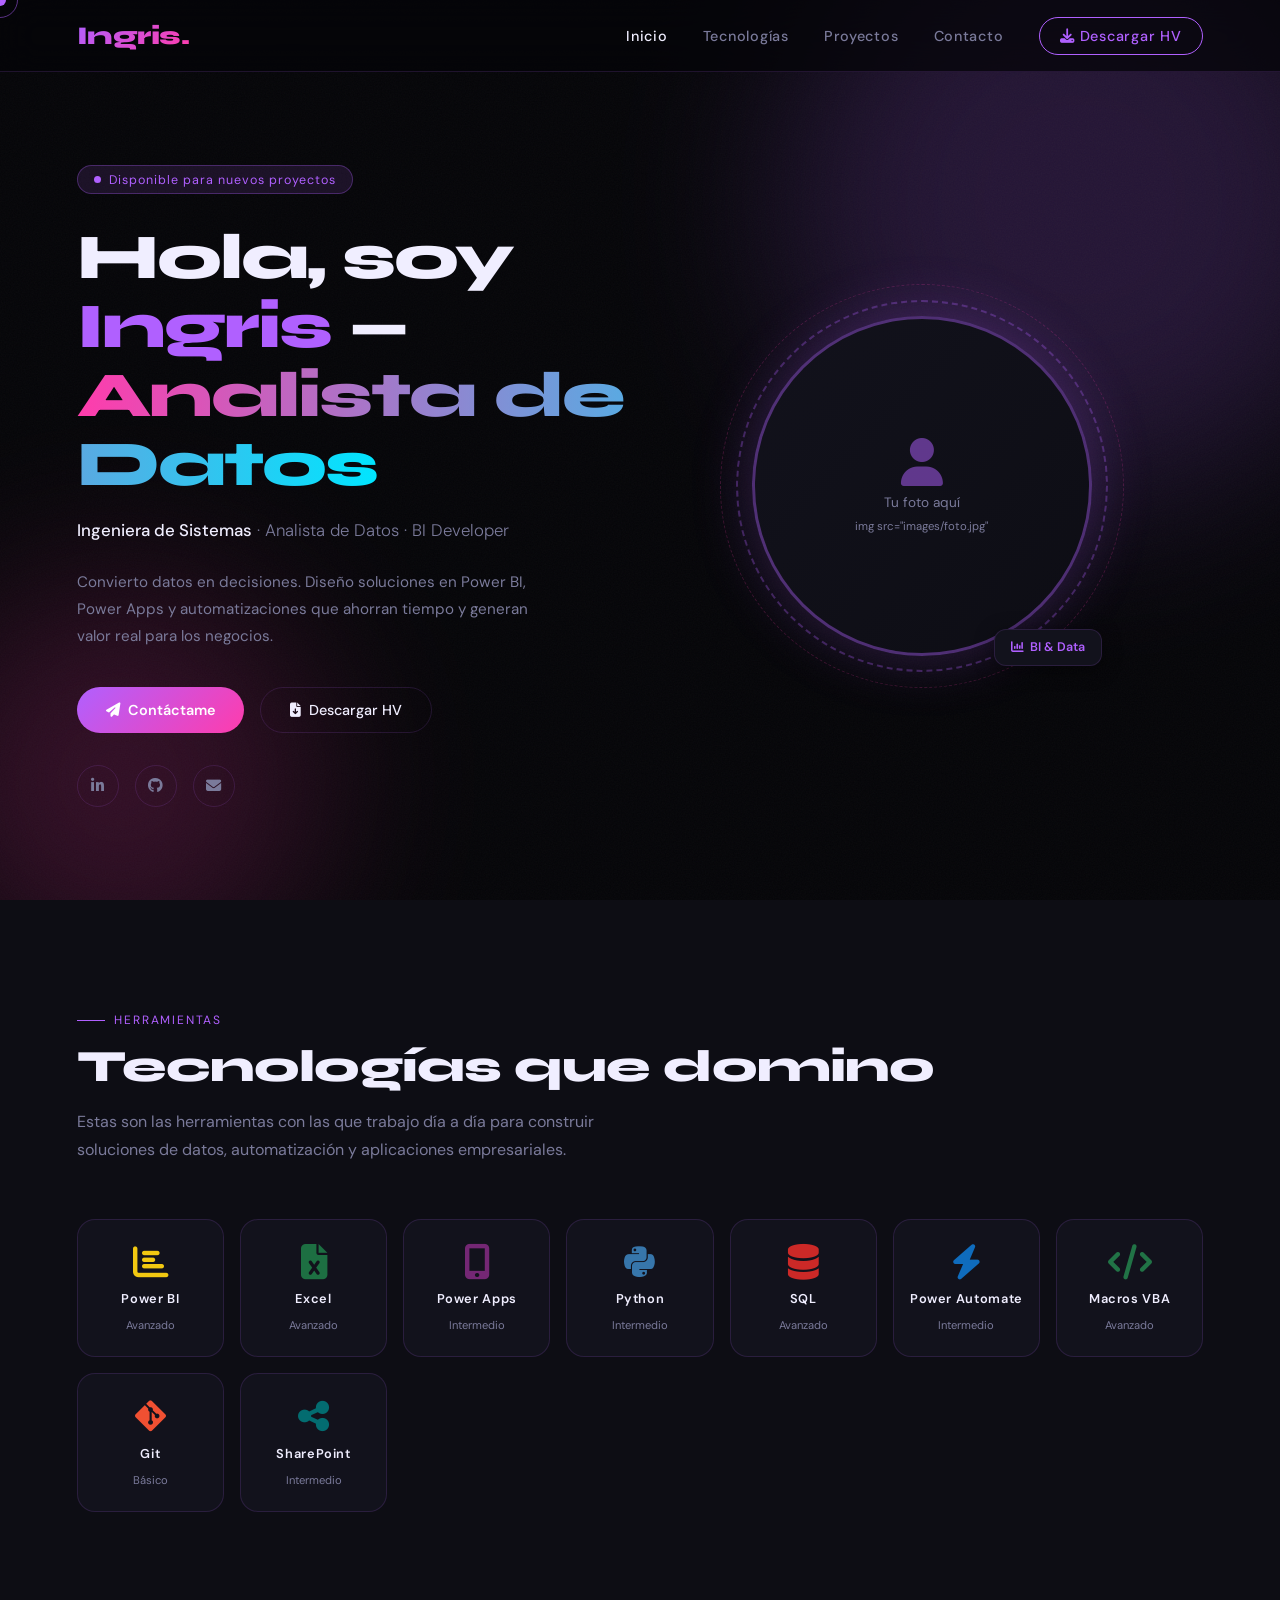
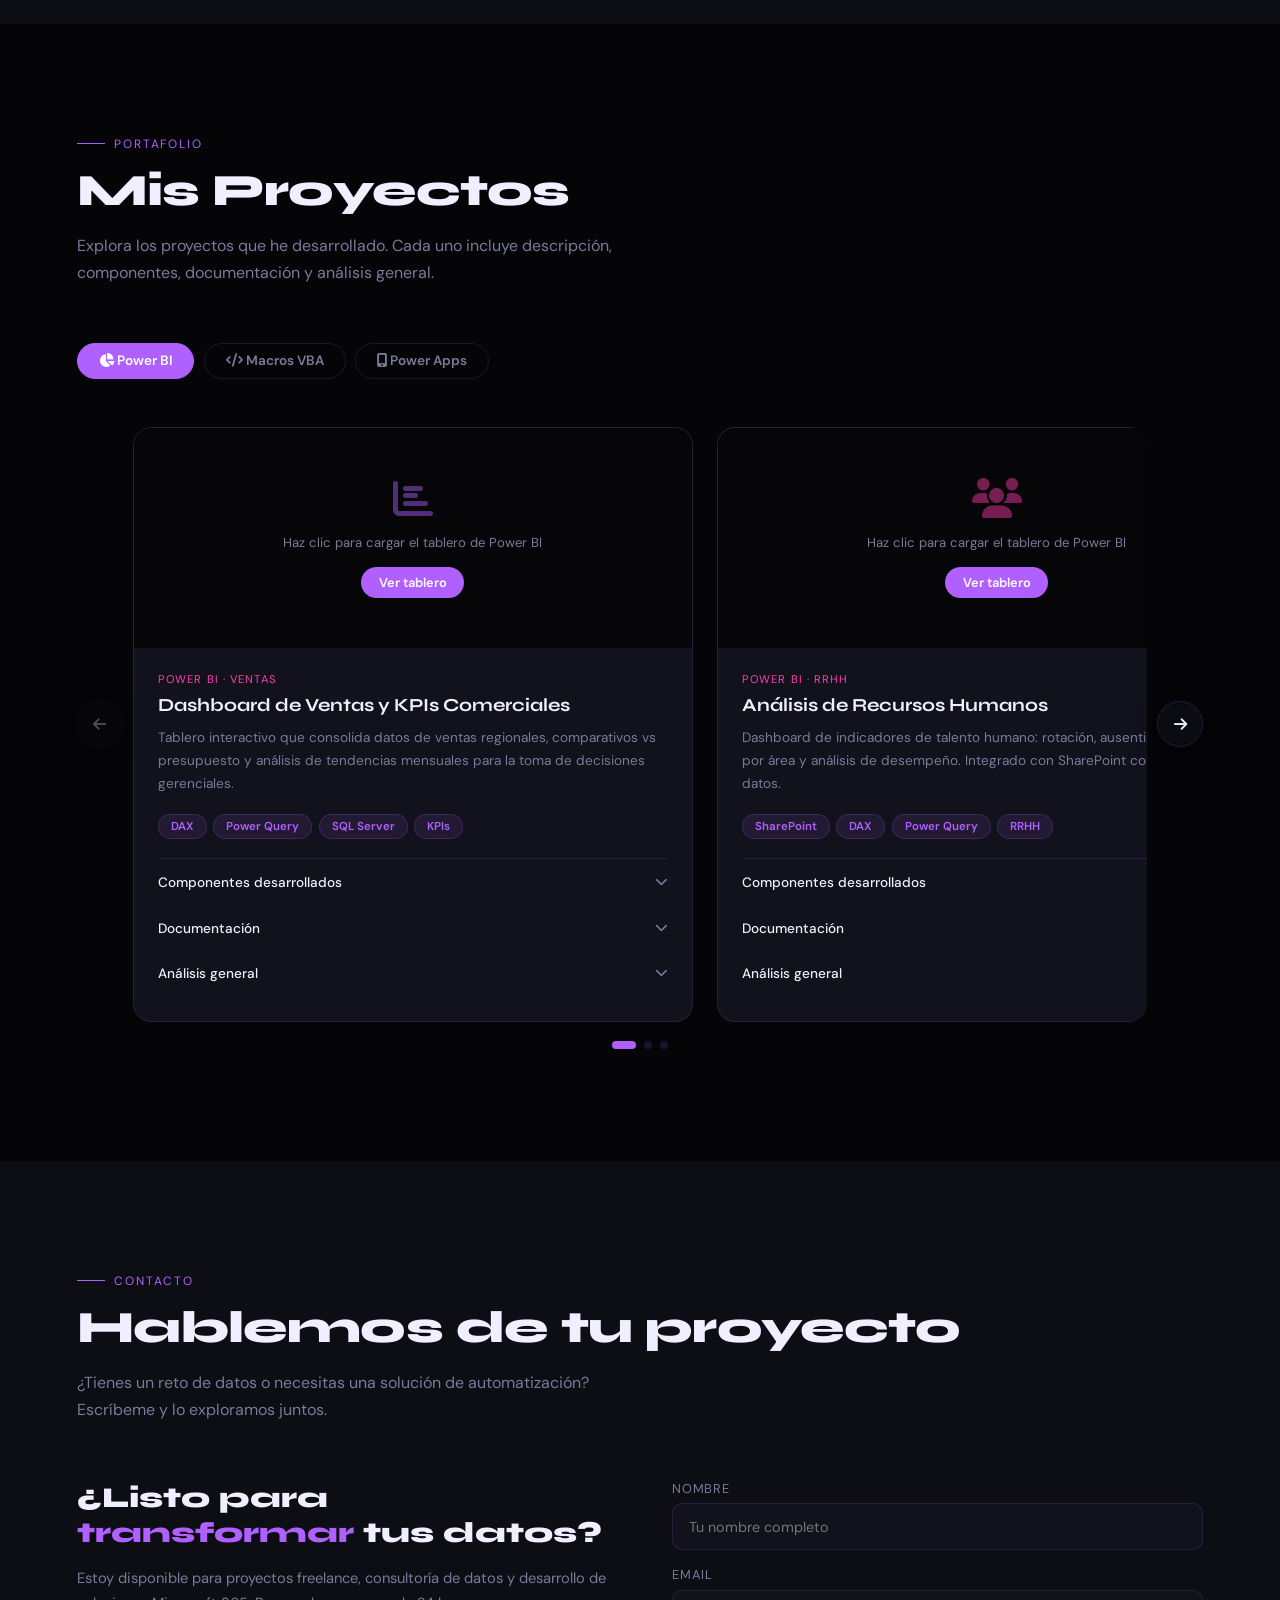
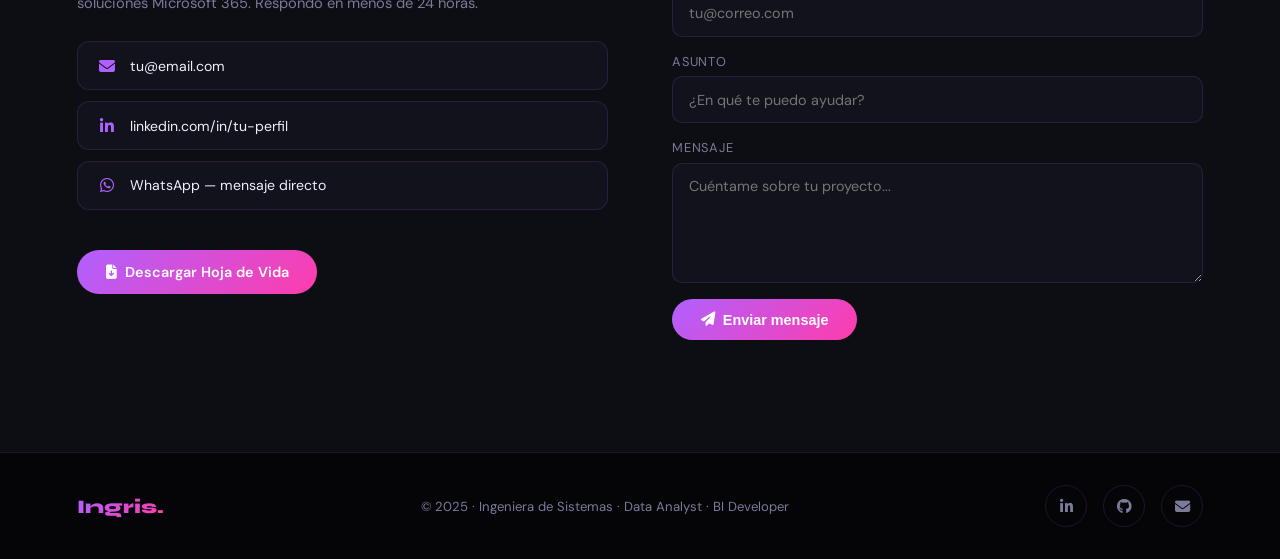
==== commit 3fc0fe39: "Actualizacion portafolio" ====
--- a/portafolio-main/index.html
+++ b/portafolio-main/index.html
@@ -1,18 +1,12 @@
 <!DOCTYPE html>
 <html lang="es">
 <head>
-  <meta charset="UTF-8" />
+  <meta charset="UTF-8"/>
   <meta name="viewport" content="width=device-width, initial-scale=1.0"/>
   <title>Ingris — Portafolio</title>
-
-  <!-- Fuentes -->
   <link rel="preconnect" href="https://fonts.googleapis.com"/>
   <link href="https://fonts.googleapis.com/css2?family=Syne:wght@400;600;700;800&family=DM+Sans:ital,wght@0,300;0,400;0,500;1,300&display=swap" rel="stylesheet"/>
-
-  <!-- Iconos Font Awesome -->
   <link rel="stylesheet" href="https://cdnjs.cloudflare.com/ajax/libs/font-awesome/6.8.0/css/all.min.css"/>
-
-  <!-- Estilos propios -->
   <link rel="stylesheet" href="style.css"/>
 </head>
 <body>
@@ -21,9 +15,9 @@
 <div id="cursor"></div>
 <div id="cursor-ring"></div>
 
-<!-- ─────────────────────────────────────────────────────────────
+<!-- ══════════════════════════════════════════════════════════════
      NAVEGACIÓN
-───────────────────────────────────────────────────────────────── -->
+══════════════════════════════════════════════════════════════ -->
 <nav>
   <span class="nav-logo">Ingris.</span>
   <ul class="nav-links" id="navLinks">
@@ -42,30 +36,34 @@
   </button>
 </nav>
 
-<!-- ─────────────────────────────────────────────────────────────
+<!-- ══════════════════════════════════════════════════════════════
      HERO
-───────────────────────────────────────────────────────────────── -->
+══════════════════════════════════════════════════════════════ -->
 <section id="hero">
   <div class="hero-blob blob1"></div>
   <div class="hero-blob blob2"></div>
 
-  <!-- Texto principal -->
+  <!-- Texto -->
   <div class="hero-text reveal">
     <div class="hero-badge">
-      <span></span> Disponible para nuevos proyectos
-    </div>
+      <span class="dot-pulse"></span> Disponible para nuevos proyectos
+    </div>
+
     <h1>
       Hola, soy<br>
       <span class="accent">Ingris</span> —<br>
       <span class="accent2" id="typeTarget"></span>
     </h1>
+
     <p class="hero-role">
       <strong>Ingeniera de Sistemas</strong> · Analista de Datos · BI Developer
     </p>
+
     <p class="hero-desc">
       Convierto datos en decisiones. Diseño soluciones en Power BI, Power Apps
       y automatizaciones que ahorran tiempo y generan valor real para los negocios.
     </p>
+
     <div class="hero-actions">
       <a href="#contact" class="btn-primary">
         <i class="fa-solid fa-paper-plane"></i> Contáctame
@@ -74,11 +72,12 @@
         <i class="fa-solid fa-file-arrow-down"></i> Descargar HV
       </a>
     </div>
+
     <div class="hero-socials">
-      <a href="https://linkedin.com" target="_blank" title="LinkedIn">
+      <a href="https://www.linkedin.com/in/tu-perfil" target="_blank" title="LinkedIn">
         <i class="fa-brands fa-linkedin-in"></i>
       </a>
-      <a href="https://github.com" target="_blank" title="GitHub">
+      <a href="https://github.com/tu-usuario" target="_blank" title="GitHub">
         <i class="fa-brands fa-github"></i>
       </a>
       <a href="mailto:tu@email.com" title="Email">
@@ -93,24 +92,24 @@
       <div class="photo-ring"></div>
       <div class="photo-ring2"></div>
       <!--
-        Cuando tengas tu foto, reemplaza el bloque de abajo por:
-        <img src="images/foto.jpg" alt="Foto de Ingris">
+        ▶ Cuando tengas tu foto, reemplaza el div.photo-placeholder por:
+           <img src="images/foto.jpg" alt="Foto de Ingris">
       -->
       <div class="photo-placeholder">
         <i class="fa-solid fa-user"></i>
         <span>Tu foto aquí</span>
-        <small>Reemplaza con &lt;img src="images/foto.jpg"&gt;</small>
+        <small>img src="images/foto.jpg"</small>
       </div>
       <div class="photo-badge">
-        <i class="fa-solid fa-chart-column" style="color:var(--accent)"></i> BI &amp; Data
+        <i class="fa-solid fa-chart-column"></i> BI &amp; Data
       </div>
     </div>
   </div>
 </section>
 
-<!-- ─────────────────────────────────────────────────────────────
+<!-- ══════════════════════════════════════════════════════════════
      TECNOLOGÍAS
-───────────────────────────────────────────────────────────────── -->
+══════════════════════════════════════════════════════════════ -->
 <section id="stack">
   <div class="reveal">
     <p class="section-label">Herramientas</p>
@@ -170,9 +169,9 @@
   </div>
 </section>
 
-<!-- ─────────────────────────────────────────────────────────────
+<!-- ══════════════════════════════════════════════════════════════
      PROYECTOS
-───────────────────────────────────────────────────────────────── -->
+══════════════════════════════════════════════════════════════ -->
 <section id="projects">
   <div class="reveal">
     <p class="section-label">Portafolio</p>
@@ -196,182 +195,193 @@
     </button>
   </div>
 
-  <!-- ── PANEL: POWER BI ────────────────────────────────────── -->
+  <!-- ── PANEL POWER BI ──────────────────────────────────────── -->
   <div class="proj-panel active" id="tab-pbi">
-    <div class="carousel-wrap">
-      <div class="carousel-track" id="pbiTrack">
-
-        <!-- Tarjeta 1 -->
-        <div class="proj-card">
-          <div class="proj-embed">
-            <div class="embed-overlay" id="overlay1">
-              <i class="fa-solid fa-chart-bar" style="font-size:2.5rem;color:var(--accent);opacity:.5"></i>
-              <p>Reporte Power BI — haz clic para cargar el tablero</p>
-              <button class="btn-sm" onclick="activateEmbed('overlay1','iframe1')">Ver tablero</button>
+
+    <div class="carousel-outer">
+      <!-- Flechas laterales flotantes -->
+      <button class="car-btn" id="prevBtn" aria-label="Anterior">
+        <i class="fa-solid fa-arrow-left"></i>
+      </button>
+      <button class="car-btn" id="nextBtn" aria-label="Siguiente">
+        <i class="fa-solid fa-arrow-right"></i>
+      </button>
+
+      <div class="carousel-wrap">
+        <div class="carousel-track" id="pbiTrack">
+
+          <!-- ── Tarjeta 1 ── -->
+          <div class="proj-card">
+            <div class="proj-embed">
+              <div class="embed-overlay" id="overlay1">
+                <i class="fa-solid fa-chart-bar" style="font-size:2.5rem;color:var(--accent);opacity:.45"></i>
+                <p>Haz clic para cargar el tablero de Power BI</p>
+                <button class="btn-sm" onclick="activateEmbed('overlay1','iframe1')">Ver tablero</button>
+              </div>
+              <iframe id="iframe1" src="" allowfullscreen style="display:none"></iframe>
             </div>
-            <iframe id="iframe1" src="" allowfullscreen style="display:none"></iframe>
-          </div>
-          <div class="proj-body">
-            <p class="proj-category">Power BI · Ventas</p>
-            <h3 class="proj-title">Dashboard de Ventas y KPIs Comerciales</h3>
-            <p class="proj-desc">
-              Tablero interactivo que consolida datos de ventas regionales, comparativos vs presupuesto
-              y análisis de tendencias mensuales para la toma de decisiones gerenciales.
-            </p>
-            <div class="proj-tags">
-              <span class="tag">DAX</span>
-              <span class="tag">Power Query</span>
-              <span class="tag">SQL Server</span>
-              <span class="tag">KPIs</span>
-            </div>
-            <div class="proj-accordion">
-              <button class="accordion-header" onclick="toggleAcc(this)">
-                Componentes desarrollados <i class="fa-solid fa-chevron-down"></i>
-              </button>
-              <div class="accordion-body">
-                <div class="accordion-content">
-                  <ul class="comp-list">
-                    <li>Modelo de datos estrella con 5 tablas de dimensiones</li>
-                    <li>Medidas DAX: YTD, MoM%, Variación vs Presupuesto</li>
-                    <li>Segmentadores dinámicos por región, producto y periodo</li>
-                    <li>Mapa geográfico de distribución de ventas</li>
-                    <li>Tooltip personalizado con mini-KPIs</li>
-                  </ul>
-                </div>
-              </div>
-              <button class="accordion-header" onclick="toggleAcc(this)">
-                Documentación <i class="fa-solid fa-chevron-down"></i>
-              </button>
-              <div class="accordion-body">
-                <div class="accordion-content">
-                  Fuente de datos: SQL Server / Excel exportado. ETL en Power Query con limpieza,
-                  normalización de fechas y cruce de tablas. Publicado en Power BI Service con
-                  actualización programada cada 24 h.
-                </div>
-              </div>
-              <button class="accordion-header" onclick="toggleAcc(this)">
-                Análisis general <i class="fa-solid fa-chevron-down"></i>
-              </button>
-              <div class="accordion-body">
-                <div class="accordion-content">
-                  <div class="analysis-box">
-                    <p>
-                      El tablero reveló que el 68 % de las ventas se concentra en 3 regiones. Se
-                      identificó una caída sistemática en Q3 atribuida a estacionalidad. Las medidas DAX
-                      redujeron el tiempo de reporte semanal de 4 h a 15 min.
-                    </p>
+            <div class="proj-body">
+              <p class="proj-category">Power BI · Ventas</p>
+              <h3 class="proj-title">Dashboard de Ventas y KPIs Comerciales</h3>
+              <p class="proj-desc">
+                Tablero interactivo que consolida datos de ventas regionales, comparativos
+                vs presupuesto y análisis de tendencias mensuales para la toma de decisiones gerenciales.
+              </p>
+              <div class="proj-tags">
+                <span class="tag">DAX</span>
+                <span class="tag">Power Query</span>
+                <span class="tag">SQL Server</span>
+                <span class="tag">KPIs</span>
+              </div>
+              <div class="proj-accordion">
+                <button class="accordion-header" onclick="toggleAcc(this)">
+                  Componentes desarrollados <i class="fa-solid fa-chevron-down"></i>
+                </button>
+                <div class="accordion-body">
+                  <div class="accordion-content">
+                    <ul class="comp-list">
+                      <li>Modelo de datos estrella con 5 tablas de dimensiones</li>
+                      <li>Medidas DAX: YTD, MoM%, Variación vs Presupuesto</li>
+                      <li>Segmentadores dinámicos por región, producto y periodo</li>
+                      <li>Mapa geográfico de distribución de ventas</li>
+                      <li>Tooltip personalizado con mini-KPIs</li>
+                    </ul>
                   </div>
                 </div>
+                <button class="accordion-header" onclick="toggleAcc(this)">
+                  Documentación <i class="fa-solid fa-chevron-down"></i>
+                </button>
+                <div class="accordion-body">
+                  <div class="accordion-content">
+                    Fuente: SQL Server / Excel. ETL en Power Query con limpieza, normalización de fechas
+                    y cruce de tablas. Publicado en Power BI Service con actualización programada cada 24 h.
+                  </div>
+                </div>
+                <button class="accordion-header" onclick="toggleAcc(this)">
+                  Análisis general <i class="fa-solid fa-chevron-down"></i>
+                </button>
+                <div class="accordion-body">
+                  <div class="accordion-content">
+                    <div class="analysis-box">
+                      <p>
+                        El 68 % de las ventas se concentra en 3 regiones. Se identificó una caída
+                        sistemática en Q3 por estacionalidad. Las medidas DAX redujeron el tiempo
+                        de reporte semanal de 4 h a 15 min.
+                      </p>
+                    </div>
+                  </div>
+                </div>
               </div>
             </div>
           </div>
-        </div>
-
-        <!-- Tarjeta 2 -->
-        <div class="proj-card">
-          <div class="proj-embed">
-            <div class="embed-overlay" id="overlay2">
-              <i class="fa-solid fa-users" style="font-size:2.5rem;color:var(--accent2);opacity:.5"></i>
-              <p>Reporte Power BI — haz clic para cargar el tablero</p>
-              <button class="btn-sm" onclick="activateEmbed('overlay2','iframe2')">Ver tablero</button>
+
+          <!-- ── Tarjeta 2 ── -->
+          <div class="proj-card">
+            <div class="proj-embed">
+              <div class="embed-overlay" id="overlay2">
+                <i class="fa-solid fa-users" style="font-size:2.5rem;color:var(--accent2);opacity:.45"></i>
+                <p>Haz clic para cargar el tablero de Power BI</p>
+                <button class="btn-sm" onclick="activateEmbed('overlay2','iframe2')">Ver tablero</button>
+              </div>
+              <iframe id="iframe2" src="" allowfullscreen style="display:none"></iframe>
             </div>
-            <iframe id="iframe2" src="" allowfullscreen style="display:none"></iframe>
-          </div>
-          <div class="proj-body">
-            <p class="proj-category">Power BI · RRHH</p>
-            <h3 class="proj-title">Análisis de Recursos Humanos</h3>
-            <p class="proj-desc">
-              Dashboard de indicadores de talento humano: rotación, ausentismo, headcount por área
-              y análisis de desempeño. Integrado con SharePoint como fuente de datos.
-            </p>
-            <div class="proj-tags">
-              <span class="tag">SharePoint</span>
-              <span class="tag">DAX</span>
-              <span class="tag">Power Query</span>
-              <span class="tag">RRHH</span>
-            </div>
-            <div class="proj-accordion">
-              <button class="accordion-header" onclick="toggleAcc(this)">
-                Componentes desarrollados <i class="fa-solid fa-chevron-down"></i>
-              </button>
-              <div class="accordion-body">
-                <div class="accordion-content">
-                  <ul class="comp-list">
-                    <li>Indicador de tasa de rotación mensual</li>
-                    <li>Gráfico de pirámide demográfica por área</li>
-                    <li>Matriz de desempeño con formato condicional</li>
-                    <li>Alertas visuales de ausentismo crítico</li>
-                    <li>Filtros cruzados departamento / cargo / periodo</li>
-                  </ul>
-                </div>
-              </div>
-              <button class="accordion-header" onclick="toggleAcc(this)">
-                Documentación <i class="fa-solid fa-chevron-down"></i>
-              </button>
-              <div class="accordion-body">
-                <div class="accordion-content">
-                  Datos extraídos de listas de SharePoint vía conector nativo. Transformaciones en
-                  Power Query. Modelo relacional de 3 tablas. Acceso controlado por roles (RLS).
-                </div>
-              </div>
-              <button class="accordion-header" onclick="toggleAcc(this)">
-                Análisis general <i class="fa-solid fa-chevron-down"></i>
-              </button>
-              <div class="accordion-body">
-                <div class="accordion-content">
-                  <div class="analysis-box">
-                    <p>
-                      Rotación del 18 % en área operativa, 6 puntos sobre el benchmark del sector.
-                      Ausentismo pico los lunes (23 % más que el promedio). Insights que impulsaron
-                      revisión de la política de bienestar laboral.
-                    </p>
+            <div class="proj-body">
+              <p class="proj-category">Power BI · RRHH</p>
+              <h3 class="proj-title">Análisis de Recursos Humanos</h3>
+              <p class="proj-desc">
+                Dashboard de indicadores de talento humano: rotación, ausentismo, headcount por área
+                y análisis de desempeño. Integrado con SharePoint como fuente de datos.
+              </p>
+              <div class="proj-tags">
+                <span class="tag">SharePoint</span>
+                <span class="tag">DAX</span>
+                <span class="tag">Power Query</span>
+                <span class="tag">RRHH</span>
+              </div>
+              <div class="proj-accordion">
+                <button class="accordion-header" onclick="toggleAcc(this)">
+                  Componentes desarrollados <i class="fa-solid fa-chevron-down"></i>
+                </button>
+                <div class="accordion-body">
+                  <div class="accordion-content">
+                    <ul class="comp-list">
+                      <li>Indicador de tasa de rotación mensual</li>
+                      <li>Gráfico de pirámide demográfica por área</li>
+                      <li>Matriz de desempeño con formato condicional</li>
+                      <li>Alertas visuales de ausentismo crítico</li>
+                      <li>Filtros cruzados departamento / cargo / periodo</li>
+                    </ul>
                   </div>
                 </div>
+                <button class="accordion-header" onclick="toggleAcc(this)">
+                  Documentación <i class="fa-solid fa-chevron-down"></i>
+                </button>
+                <div class="accordion-body">
+                  <div class="accordion-content">
+                    Datos de listas SharePoint vía conector nativo. Transformaciones en Power Query.
+                    Modelo relacional de 3 tablas. Acceso por roles (RLS) en Power BI Service.
+                  </div>
+                </div>
+                <button class="accordion-header" onclick="toggleAcc(this)">
+                  Análisis general <i class="fa-solid fa-chevron-down"></i>
+                </button>
+                <div class="accordion-body">
+                  <div class="accordion-content">
+                    <div class="analysis-box">
+                      <p>
+                        Rotación del 18 % en área operativa, 6 puntos sobre el benchmark sectorial.
+                        Ausentismo pico los lunes (23 % más que el promedio). Estos insights impulsaron
+                        la revisión de la política de bienestar laboral.
+                      </p>
+                    </div>
+                  </div>
+                </div>
               </div>
             </div>
           </div>
-        </div>
-
-        <!-- Tarjeta 3 — placeholder -->
-        <div class="proj-card">
-          <div class="proj-embed">
-            <div class="embed-overlay" id="overlay3">
-              <i class="fa-solid fa-plus" style="font-size:2.5rem;color:var(--accent3);opacity:.5"></i>
-              <p>Próximo proyecto — en desarrollo</p>
+
+          <!-- ── Tarjeta 3 — próximamente ── -->
+          <div class="proj-card">
+            <div class="proj-embed">
+              <div class="embed-overlay" id="overlay3">
+                <i class="fa-solid fa-hourglass-half" style="font-size:2.5rem;color:var(--accent3);opacity:.45"></i>
+                <p>Próximo proyecto — en desarrollo</p>
+              </div>
+              <iframe id="iframe3" src="" style="display:none"></iframe>
             </div>
-            <iframe id="iframe3" src="" style="display:none"></iframe>
-          </div>
-          <div class="proj-body">
-            <p class="proj-category">Power BI · Próximamente</p>
-            <h3 class="proj-title">Nuevo Proyecto en Desarrollo</h3>
-            <p class="proj-desc">
-              Dashboard de seguimiento financiero con integración a ERP.
-              Actualmente en fase de diseño del modelo de datos.
-            </p>
-            <div class="proj-tags">
-              <span class="tag">En progreso</span>
+            <div class="proj-body">
+              <p class="proj-category">Power BI · Próximamente</p>
+              <h3 class="proj-title">Dashboard Financiero y Presupuestal</h3>
+              <p class="proj-desc">
+                Seguimiento financiero y presupuestal con integración a ERP.
+                Actualmente en fase de diseño del modelo de datos.
+              </p>
+              <div class="proj-tags">
+                <span class="tag">En progreso</span>
+              </div>
             </div>
           </div>
-        </div>
-
-      </div><!-- /carousel-track -->
-    </div>
+
+        </div><!-- /carousel-track -->
+      </div><!-- /carousel-wrap -->
+    </div><!-- /carousel-outer -->
+
+    <!-- Dots indicadores -->
     <div class="carousel-controls">
-      <button class="car-btn" id="prevBtn"><i class="fa-solid fa-arrow-left"></i></button>
       <div class="car-dots" id="carDots"></div>
-      <button class="car-btn" id="nextBtn"><i class="fa-solid fa-arrow-right"></i></button>
-    </div>
-  </div>
-
-  <!-- ── PANEL: MACROS VBA ──────────────────────────────────── -->
+    </div>
+
+  </div><!-- /tab-pbi -->
+
+  <!-- ── PANEL MACROS VBA ────────────────────────────────────── -->
   <div class="proj-panel" id="tab-macros">
     <div class="other-grid reveal">
       <div class="other-card">
         <div class="other-icon">⚡</div>
         <h3 class="other-title">Automatización de Reportes Excel</h3>
         <p class="other-desc">
-          Macro VBA que consolida datos de 20+ archivos, aplica formato corporativo, genera tabla
-          dinámica y envía el reporte por correo automáticamente. Ahorro: 3 h semanales.
+          Macro VBA que consolida datos de 20+ archivos, aplica formato corporativo,
+          genera tabla dinámica y envía el reporte por correo automáticamente. Ahorro: 3 h semanales.
         </p>
         <div class="proj-tags" style="margin-top:1rem">
           <span class="tag">VBA</span><span class="tag">Excel</span><span class="tag">Outlook</span>
@@ -381,8 +391,8 @@
         <div class="other-icon">🔄</div>
         <h3 class="other-title">Limpieza y Validación de Datos</h3>
         <p class="other-desc">
-          Macro de limpieza automática: elimina duplicados, normaliza formatos de fecha, valida
-          campos requeridos y genera log de errores en hoja separada.
+          Macro de limpieza automática: elimina duplicados, normaliza formatos de fecha,
+          valida campos requeridos y genera log de errores en hoja separada.
         </p>
         <div class="proj-tags" style="margin-top:1rem">
           <span class="tag">VBA</span><span class="tag">Excel</span>
@@ -392,8 +402,8 @@
         <div class="other-icon">📋</div>
         <h3 class="other-title">Generador de Contratos PDF</h3>
         <p class="other-desc">
-          Formulario Excel con macro que rellena plantilla Word, la convierte a PDF y guarda
-          con nombre automático basado en cliente y fecha.
+          Formulario Excel con macro que rellena plantilla Word, la convierte a PDF
+          y guarda con nombre automático basado en cliente y fecha.
         </p>
         <div class="proj-tags" style="margin-top:1rem">
           <span class="tag">VBA</span><span class="tag">Word</span><span class="tag">PDF</span>
@@ -402,14 +412,14 @@
     </div>
   </div>
 
-  <!-- ── PANEL: POWER APPS ──────────────────────────────────── -->
+  <!-- ── PANEL POWER APPS ────────────────────────────────────── -->
   <div class="proj-panel" id="tab-powerapps">
     <div class="other-grid reveal">
       <div class="other-card">
         <div class="other-icon">📱</div>
         <h3 class="other-title">App de Registro de Inventario</h3>
         <p class="other-desc">
-          Aplicación canvas en Power Apps conectada a SharePoint. Registra entradas / salidas
+          Aplicación canvas en Power Apps conectada a SharePoint. Registra entradas/salidas
           de inventario, genera alertas de stock mínimo y consulta historial en tiempo real.
         </p>
         <div class="proj-tags" style="margin-top:1rem">
@@ -422,8 +432,8 @@
         <div class="other-icon">✅</div>
         <h3 class="other-title">Formulario de Aprobaciones</h3>
         <p class="other-desc">
-          App de solicitudes con flujo de aprobación multinivel. Notificaciones por Teams y
-          correo, historial de aprobaciones y reportería integrada.
+          App de solicitudes con flujo de aprobación multinivel. Notificaciones por Teams
+          y correo, historial de aprobaciones y reportería integrada.
         </p>
         <div class="proj-tags" style="margin-top:1rem">
           <span class="tag">Model-driven</span>
@@ -435,8 +445,8 @@
         <div class="other-icon">📊</div>
         <h3 class="other-title">Dashboard Móvil de KPIs</h3>
         <p class="other-desc">
-          App optimizada para móvil que muestra KPIs en tiempo real consumiendo datos de
-          Power BI vía API. Diseño responsive con tarjetas deslizables.
+          App optimizada para móvil que muestra KPIs en tiempo real consumiendo datos
+          de Power BI vía API. Diseño responsive con tarjetas deslizables.
         </p>
         <div class="proj-tags" style="margin-top:1rem">
           <span class="tag">Canvas App</span>
@@ -448,9 +458,9 @@
 
 </section>
 
-<!-- ─────────────────────────────────────────────────────────────
+<!-- ══════════════════════════════════════════════════════════════
      CONTACTO
-───────────────────────────────────────────────────────────────── -->
+══════════════════════════════════════════════════════════════ -->
 <section id="contact">
   <div class="reveal">
     <p class="section-label">Contacto</p>
@@ -462,30 +472,37 @@
   </div>
 
   <div class="contact-grid reveal">
+    <!-- Info de contacto -->
     <div class="contact-info">
       <h3>¿Listo para <span style="color:var(--accent)">transformar</span> tus datos?</h3>
       <p>
         Estoy disponible para proyectos freelance, consultoría de datos y desarrollo de
         soluciones Microsoft 365. Respondo en menos de 24 horas.
       </p>
+
+      <!-- ▶ Reemplaza tu@email.com con tu correo real -->
       <a href="mailto:tu@email.com" class="contact-item">
         <i class="fa-solid fa-envelope"></i>
-        <span>tu@email.com — Escríbeme aquí</span>
-      </a>
-      <a href="https://linkedin.com" target="_blank" class="contact-item">
+        <span>tu@email.com</span>
+      </a>
+      <!-- ▶ Reemplaza la URL de LinkedIn con la tuya -->
+      <a href="https://www.linkedin.com/in/tu-perfil" target="_blank" class="contact-item">
         <i class="fa-brands fa-linkedin-in"></i>
         <span>linkedin.com/in/tu-perfil</span>
       </a>
+      <!-- ▶ Reemplaza el número de WhatsApp con el tuyo (formato: 57XXXXXXXXXX) -->
       <a href="https://wa.me/57XXXXXXXXXX" target="_blank" class="contact-item">
         <i class="fa-brands fa-whatsapp"></i>
         <span>WhatsApp — mensaje directo</span>
       </a>
+
       <br>
-      <a href="ingris-cv.pdf" download class="btn-primary" style="width:fit-content">
+      <a href="ingris-cv.pdf" download class="btn-primary" style="width:fit-content;margin-top:.5rem">
         <i class="fa-solid fa-file-arrow-down"></i> Descargar Hoja de Vida
       </a>
     </div>
 
+    <!-- Formulario -->
     <form class="contact-form" onsubmit="sendMail(event)">
       <div class="form-group">
         <label>Nombre</label>
@@ -501,7 +518,7 @@
       </div>
       <div class="form-group">
         <label>Mensaje</label>
-        <textarea id="fmessage" placeholder="Cuéntame sobre tu proyecto o consulta..." required></textarea>
+        <textarea id="fmessage" placeholder="Cuéntame sobre tu proyecto..." required></textarea>
       </div>
       <button type="submit" class="btn-primary" style="width:fit-content">
         <i class="fa-solid fa-paper-plane"></i> Enviar mensaje
@@ -510,21 +527,26 @@
   </div>
 </section>
 
-<!-- ─────────────────────────────────────────────────────────────
+<!-- ══════════════════════════════════════════════════════════════
      FOOTER
-───────────────────────────────────────────────────────────────── -->
+══════════════════════════════════════════════════════════════ -->
 <footer>
   <span class="footer-logo">Ingris.</span>
   <span>© 2025 · Ingeniera de Sistemas · Data Analyst · BI Developer</span>
   <div class="hero-socials" style="margin:0">
-    <a href="https://linkedin.com" target="_blank"><i class="fa-brands fa-linkedin-in"></i></a>
-    <a href="https://github.com" target="_blank"><i class="fa-brands fa-github"></i></a>
-    <a href="mailto:tu@email.com"><i class="fa-solid fa-envelope"></i></a>
+    <a href="https://www.linkedin.com/in/tu-perfil" target="_blank" title="LinkedIn">
+      <i class="fa-brands fa-linkedin-in"></i>
+    </a>
+    <a href="https://github.com/tu-usuario" target="_blank" title="GitHub">
+      <i class="fa-brands fa-github"></i>
+    </a>
+    <a href="mailto:tu@email.com" title="Email">
+      <i class="fa-solid fa-envelope"></i>
+    </a>
   </div>
 </footer>
 
-<!-- JavaScript propio — al final del body para mejor rendimiento -->
+<!-- JavaScript — al final del body -->
 <script src="script.js"></script>
-
 </body>
 </html>
--- a/portafolio-main/style.css
+++ b/portafolio-main/style.css
@@ -1,84 +1,86 @@
-/* ── TOKENS ──────────────────────────────────────────────────── */
+/* ═══════════════════════════════════════════════════════════════
+   PORTAFOLIO INGRIS — style.css
+═══════════════════════════════════════════════════════════════ */
+
+/* ── VARIABLES ───────────────────────────────────────────────── */
 :root {
-  --bg: #050508;
-  --surface: #0d0d14;
-  --card: #12121c;
-  --border: rgba(180,100,255,.15);
-  --accent: #b060ff;
-  --accent2: #ff3cac;
-  --accent3: #00e5ff;
-  --text: #f0eeff;
-  --muted: #7a7a9a;
-  --radius: 18px;
-  --nav-h: 72px;
-}
-
+  --bg:       #050508;
+  --surface:  #0d0d14;
+  --card:     #12121c;
+  --border:   rgba(180,100,255,.15);
+  --accent:   #b060ff;
+  --accent2:  #ff3cac;
+  --accent3:  #00e5ff;
+  --text:     #f0eeff;
+  --muted:    #7a7a9a;
+  --radius:   18px;
+  --nav-h:    72px;
+}
+
+/* ── RESET ───────────────────────────────────────────────────── */
 *, *::before, *::after { margin:0; padding:0; box-sizing:border-box; }
-html { scroll-behavior: smooth; font-size: 16px; }
+html { scroll-behavior:smooth; font-size:16px; }
 body {
-  background: var(--bg);
-  color: var(--text);
-  font-family: 'DM Sans', sans-serif;
-  overflow-x: hidden;
-  cursor: none;
-}
-
-/* ── CURSOR ──────────────────────────────────────────────────── */
+  background:var(--bg);
+  color:var(--text);
+  font-family:'DM Sans', sans-serif;
+  overflow-x:hidden;
+  cursor:none;
+}
+
+/* ── CURSOR PERSONALIZADO ────────────────────────────────────── */
 #cursor {
-  position: fixed; width:12px; height:12px;
-  background: var(--accent); border-radius:50%;
+  position:fixed; width:12px; height:12px;
+  background:var(--accent); border-radius:50%;
   pointer-events:none; z-index:9999;
   transform:translate(-50%,-50%);
-  transition: transform .1s, background .2s;
-  mix-blend-mode: screen;
+  transition:transform .1s, background .2s;
+  mix-blend-mode:screen;
 }
 #cursor-ring {
-  position: fixed; width:36px; height:36px;
+  position:fixed; width:36px; height:36px;
   border:1.5px solid rgba(176,96,255,.5);
   border-radius:50%; pointer-events:none; z-index:9998;
   transform:translate(-50%,-50%);
-  transition: transform .18s ease, width .2s, height .2s;
-}
-
-/* ── NOISE OVERLAY ───────────────────────────────────────────── */
+  transition:width .2s, height .2s;
+}
+
+/* ── TEXTURA DE RUIDO ────────────────────────────────────────── */
 body::before {
-  content:''; position:fixed; inset:0;
-  background-image: url("data:image/svg+xml,%3Csvg xmlns='http://www.w3.org/2000/svg' width='300' height='300'%3E%3Cfilter id='n'%3E%3CfeTurbulence type='fractalNoise' baseFrequency='.75' numOctaves='4' stitchTiles='stitch'/%3E%3C/filter%3E%3Crect width='300' height='300' filter='url(%23n)' opacity='.035'/%3E%3C/svg%3E");
-  pointer-events:none; z-index:1;
-}
-
-/* ── NAV ─────────────────────────────────────────────────────── */
+  content:''; position:fixed; inset:0; pointer-events:none; z-index:1;
+  background-image:url("data:image/svg+xml,%3Csvg xmlns='http://www.w3.org/2000/svg' width='300' height='300'%3E%3Cfilter id='n'%3E%3CfeTurbulence type='fractalNoise' baseFrequency='.75' numOctaves='4' stitchTiles='stitch'/%3E%3C/filter%3E%3Crect width='300' height='300' filter='url(%23n)' opacity='.035'/%3E%3C/svg%3E");
+}
+
+/* ── NAVEGACIÓN ──────────────────────────────────────────────── */
 nav {
-  position: fixed; top:0; left:0; right:0; z-index:200;
-  height: var(--nav-h);
-  display: flex; align-items: center; justify-content: space-between;
-  padding: 0 6%;
-  background: rgba(5,5,8,.7);
-  backdrop-filter: blur(18px);
-  border-bottom: 1px solid var(--border);
+  position:fixed; top:0; left:0; right:0; z-index:500;
+  height:var(--nav-h);
+  display:flex; align-items:center; justify-content:space-between;
+  padding:0 6%;
+  background:rgba(5,5,8,.75);
+  backdrop-filter:blur(18px);
+  border-bottom:1px solid var(--border);
 }
 .nav-logo {
-  font-family: 'Syne', sans-serif;
+  font-family:'Syne', sans-serif;
   font-weight:800; font-size:1.6rem;
-  background: linear-gradient(135deg,var(--accent),var(--accent2));
+  background:linear-gradient(135deg,var(--accent),var(--accent2));
   -webkit-background-clip:text; -webkit-text-fill-color:transparent;
-  letter-spacing:-.02em;
+  letter-spacing:-.02em; cursor:none;
 }
 .nav-links { display:flex; gap:2.2rem; list-style:none; }
 .nav-links a {
   font-size:.9rem; font-weight:500; color:var(--muted);
   text-decoration:none; letter-spacing:.05em;
-  transition: color .2s;
-  cursor: none;
+  transition:color .2s; cursor:none;
 }
 .nav-links a:hover,
 .nav-links a.active { color:var(--text); }
 .nav-cta {
   padding:.55rem 1.3rem;
-  border:1.5px solid var(--accent);
-  border-radius:50px;
+  border:1.5px solid var(--accent); border-radius:50px;
   color:var(--accent) !important;
-  transition: background .2s, color .2s !important;
+  transition:background .2s, color .2s !important;
 }
 .nav-cta:hover { background:var(--accent); color:var(--bg) !important; }
 .hamburger {
@@ -92,13 +94,11 @@
 
 /* ── HERO ────────────────────────────────────────────────────── */
 #hero {
-  min-height: 100vh;
-  display: grid;
-  grid-template-columns: 1fr 1fr;
-  align-items: center;
-  padding: calc(var(--nav-h) + 4rem) 6% 4rem;
-  position: relative;
-  overflow: hidden;
+  min-height:100vh;
+  display:grid; grid-template-columns:1fr 1fr;
+  align-items:center;
+  padding:calc(var(--nav-h) + 4rem) 6% 4rem;
+  position:relative; overflow:hidden;
 }
 .hero-blob {
   position:absolute; border-radius:50%;
@@ -106,6 +106,7 @@
 }
 .blob1 { width:600px; height:600px; background:var(--accent); top:-100px; right:-100px; }
 .blob2 { width:400px; height:400px; background:var(--accent2); bottom:-80px; left:-80px; }
+
 .hero-text { position:relative; z-index:2; }
 .hero-badge {
   display:inline-flex; align-items:center; gap:.5rem;
@@ -114,7 +115,7 @@
   font-size:.78rem; letter-spacing:.08em; color:var(--accent);
   margin-bottom:1.8rem;
 }
-.hero-badge span {
+.hero-badge .dot-pulse {
   width:7px; height:7px; border-radius:50%;
   background:var(--accent); display:inline-block;
   animation:pulse 1.6s infinite;
@@ -122,18 +123,18 @@
 @keyframes pulse { 0%,100%{opacity:1} 50%{opacity:.3} }
 
 .hero-text h1 {
-  font-family:'Syne',sans-serif;
-  font-size: clamp(2.8rem, 5vw, 5rem);
+  font-family:'Syne', sans-serif;
+  font-size:clamp(2.8rem,5vw,5rem);
   font-weight:800; line-height:1.08;
   letter-spacing:-.03em; margin-bottom:1.2rem;
 }
-.hero-text h1 .accent { color:var(--accent); }
+.hero-text h1 .accent  { color:var(--accent); }
 .hero-text h1 .accent2 {
   background:linear-gradient(90deg,var(--accent2),var(--accent3));
   -webkit-background-clip:text; -webkit-text-fill-color:transparent;
 }
 .hero-role {
-  font-size:1.1rem; color:var(--muted); margin-bottom:1.8rem; font-weight:300;
+  font-size:1.05rem; color:var(--muted); margin-bottom:1.8rem; font-weight:300;
 }
 .hero-role strong { color:var(--text); font-weight:500; }
 .hero-desc {
@@ -147,22 +148,18 @@
   padding:.8rem 1.8rem; border-radius:50px;
   background:linear-gradient(135deg,var(--accent),var(--accent2));
   color:#fff; font-weight:600; font-size:.9rem;
-  border:none; cursor:none;
-  transition: transform .2s, box-shadow .2s;
-  text-decoration:none;
-}
-.btn-primary:hover {
-  transform:translateY(-2px);
-  box-shadow:0 8px 30px rgba(176,96,255,.4);
-}
+  border:none; cursor:none; text-decoration:none;
+  transition:transform .2s, box-shadow .2s;
+}
+.btn-primary:hover { transform:translateY(-2px); box-shadow:0 8px 30px rgba(176,96,255,.4); }
+
 .btn-outline {
   display:inline-flex; align-items:center; gap:.5rem;
   padding:.8rem 1.8rem; border-radius:50px;
   border:1.5px solid var(--border); color:var(--text);
   font-weight:500; font-size:.9rem;
-  background:transparent; cursor:none;
-  transition: border-color .2s, background .2s;
-  text-decoration:none;
+  background:transparent; cursor:none; text-decoration:none;
+  transition:border-color .2s, background .2s;
 }
 .btn-outline:hover { border-color:var(--accent); background:rgba(176,96,255,.07); }
 
@@ -171,15 +168,12 @@
   width:42px; height:42px; border-radius:50%;
   display:flex; align-items:center; justify-content:center;
   border:1px solid var(--border); color:var(--muted);
-  text-decoration:none;
-  transition: border-color .2s, color .2s, transform .2s;
-  font-size:.95rem; cursor:none;
-}
-.hero-socials a:hover {
-  border-color:var(--accent); color:var(--accent); transform:translateY(-3px);
-}
-
-/* Hero photo */
+  text-decoration:none; font-size:.95rem; cursor:none;
+  transition:border-color .2s, color .2s, transform .2s;
+}
+.hero-socials a:hover { border-color:var(--accent); color:var(--accent); transform:translateY(-3px); }
+
+/* Foto */
 .hero-photo {
   display:flex; justify-content:center; align-items:center;
   position:relative; z-index:2;
@@ -211,7 +205,8 @@
   background:linear-gradient(135deg,var(--card),var(--surface));
   border:3px solid rgba(176,96,255,.4);
   box-shadow:0 0 60px rgba(176,96,255,.25);
-  display:flex; flex-direction:column; align-items:center; justify-content:center;
+  display:flex; flex-direction:column;
+  align-items:center; justify-content:center;
   gap:.5rem; color:var(--muted); font-size:.85rem;
 }
 .photo-placeholder i { font-size:3rem; color:var(--accent); opacity:.5; }
@@ -226,6 +221,7 @@
 
 /* ── SECCIONES COMUNES ───────────────────────────────────────── */
 section { padding:7rem 6%; position:relative; }
+
 .section-label {
   font-size:.75rem; letter-spacing:.15em; color:var(--accent);
   text-transform:uppercase; margin-bottom:.8rem;
@@ -235,43 +231,48 @@
   content:''; display:block; width:28px; height:1px; background:var(--accent);
 }
 .section-title {
-  font-family:'Syne',sans-serif; font-size:clamp(2rem,3.5vw,3rem);
-  font-weight:800; line-height:1.15; letter-spacing:-.02em; margin-bottom:1rem;
+  font-family:'Syne', sans-serif;
+  font-size:clamp(2rem,3.5vw,3rem);
+  font-weight:800; line-height:1.15;
+  letter-spacing:-.02em; margin-bottom:1rem;
 }
 .section-sub {
   color:var(--muted); max-width:560px; line-height:1.7; margin-bottom:3.5rem;
 }
 
-/* ── TECH STACK ──────────────────────────────────────────────── */
+/* ── ANIMACIÓN REVEAL ────────────────────────────────────────── */
+.reveal {
+  opacity:0; transform:translateY(28px);
+  transition:opacity .65s ease, transform .65s ease;
+}
+.reveal.visible { opacity:1; transform:translateY(0); }
+
+/* ── TECNOLOGÍAS ─────────────────────────────────────────────── */
 #stack { background:var(--surface); }
 .stack-grid {
   display:grid;
-  grid-template-columns: repeat(auto-fill, minmax(130px,1fr));
+  grid-template-columns:repeat(auto-fill, minmax(130px,1fr));
   gap:1rem;
 }
 .tech-card {
   background:var(--card); border:1px solid var(--border);
   border-radius:var(--radius); padding:1.5rem 1rem;
   display:flex; flex-direction:column; align-items:center; gap:.7rem;
-  cursor:none; transition: transform .2s, border-color .2s, box-shadow .2s;
-  position:relative; overflow:hidden;
+  cursor:none; position:relative; overflow:hidden;
+  transition:transform .2s, border-color .2s, box-shadow .2s;
 }
 .tech-card::after {
   content:''; position:absolute; inset:0;
   background:linear-gradient(135deg,var(--accent),var(--accent2));
-  opacity:0; transition:.2s;
-}
-.tech-card:hover {
-  transform:translateY(-4px); border-color:var(--accent);
-  box-shadow:0 8px 28px rgba(176,96,255,.2);
-}
+  opacity:0; transition:opacity .2s;
+}
+.tech-card:hover { transform:translateY(-4px); border-color:var(--accent); box-shadow:0 8px 28px rgba(176,96,255,.2); }
 .tech-card:hover::after { opacity:.05; }
-.tech-icon { font-size:2.2rem; transition:.2s; }
+.tech-icon { font-size:2.2rem; transition:transform .2s; position:relative; z-index:1; }
 .tech-card:hover .tech-icon { transform:scale(1.15); }
-.tech-name { font-size:.8rem; font-weight:600; letter-spacing:.05em; text-align:center; }
-.tech-level { font-size:.7rem; color:var(--muted); }
-
-/* Colores de iconos de tecnologías */
+.tech-name { font-size:.8rem; font-weight:600; letter-spacing:.05em; text-align:center; position:relative; z-index:1; }
+.tech-level { font-size:.7rem; color:var(--muted); position:relative; z-index:1; }
+
 .ic-pbi       { color:#F2C811; }
 .ic-excel     { color:#1D6F42; }
 .ic-powerapp  { color:#742774; }
@@ -284,33 +285,70 @@
 
 /* ── PROYECTOS ───────────────────────────────────────────────── */
 #projects { background:var(--bg); }
-.proj-tabs {
-  display:flex; gap:.6rem; flex-wrap:wrap; margin-bottom:3rem;
-}
+.proj-tabs { display:flex; gap:.6rem; flex-wrap:wrap; margin-bottom:3rem; }
 .tab-btn {
   padding:.55rem 1.3rem; border-radius:50px; font-size:.85rem; font-weight:600;
   border:1.5px solid var(--border); background:transparent; color:var(--muted);
-  cursor:none; transition:.2s;
-}
-.tab-btn.active, .tab-btn:hover {
-  background:var(--accent); border-color:var(--accent); color:#fff;
-}
+  cursor:none; transition:.2s; font-family:'DM Sans', sans-serif;
+}
+.tab-btn.active,
+.tab-btn:hover { background:var(--accent); border-color:var(--accent); color:#fff; }
 .proj-panel { display:none; }
 .proj-panel.active { display:block; }
 
 /* ── CARRUSEL ────────────────────────────────────────────────── */
-.carousel-wrap { position:relative; overflow:hidden; }
+.carousel-outer {
+  position:relative;
+  padding:0 3.5rem; /* espacio lateral para los botones */
+}
+.carousel-wrap { overflow:hidden; border-radius:var(--radius); }
 .carousel-track {
   display:flex; gap:1.5rem;
-  transition: transform .45s cubic-bezier(.4,0,.2,1);
-}
+  transition:transform .45s cubic-bezier(.4,0,.2,1);
+}
+
+/* Botones laterales flotantes */
+.car-btn {
+  position:absolute; top:50%; z-index:10;
+  transform:translateY(-50%);
+  width:46px; height:46px; border-radius:50%;
+  border:1.5px solid var(--border);
+  background:rgba(13,13,20,.9);
+  backdrop-filter:blur(10px);
+  color:var(--text); cursor:none; font-size:.95rem;
+  display:flex; align-items:center; justify-content:center;
+  box-shadow:0 4px 20px rgba(0,0,0,.5);
+  transition:border-color .2s, background .2s, box-shadow .2s;
+}
+#prevBtn { left:0; }
+#nextBtn { right:0; }
+.car-btn:hover {
+  border-color:var(--accent); color:var(--accent);
+  background:rgba(176,96,255,.15);
+  box-shadow:0 4px 24px rgba(176,96,255,.35);
+}
+.car-btn:disabled { opacity:.3; pointer-events:none; }
+
+/* Puntos indicadores */
+.carousel-controls {
+  display:flex; align-items:center; justify-content:center; margin-top:1.2rem;
+}
+.car-dots { display:flex; gap:.5rem; }
+.dot {
+  width:8px; height:8px; border-radius:50%;
+  background:var(--border); cursor:none; transition:.25s;
+}
+.dot.active { background:var(--accent); width:24px; border-radius:4px; }
+
+/* Tarjetas de proyecto */
 .proj-card {
-  flex:0 0 min(560px,88vw);
+  flex:0 0 min(560px,100%);
   background:var(--card); border:1px solid var(--border);
   border-radius:var(--radius); overflow:hidden;
-  transition: box-shadow .2s;
+  transition:box-shadow .2s;
 }
 .proj-card:hover { box-shadow:0 12px 40px rgba(176,96,255,.18); }
+
 .proj-embed {
   width:100%; height:220px; background:var(--surface);
   display:flex; align-items:center; justify-content:center;
@@ -318,16 +356,15 @@
 }
 .proj-embed iframe { width:100%; height:100%; border:none; }
 .embed-overlay {
-  position:absolute; inset:0; background:rgba(5,5,8,.85);
+  position:absolute; inset:0; background:rgba(5,5,8,.88);
   display:flex; flex-direction:column; align-items:center; justify-content:center;
   gap:1rem; transition:opacity .3s;
 }
-.embed-overlay p {
-  font-size:.82rem; color:var(--muted); text-align:center; padding:0 1.5rem;
-}
+.embed-overlay p { font-size:.82rem; color:var(--muted); text-align:center; padding:0 1.5rem; }
 .btn-sm {
   padding:.45rem 1.1rem; border-radius:50px; font-size:.8rem; font-weight:600;
   background:var(--accent); border:none; color:#fff; cursor:none;
+  font-family:'DM Sans', sans-serif;
 }
 .proj-body { padding:1.5rem; }
 .proj-category {
@@ -335,11 +372,9 @@
   text-transform:uppercase; margin-bottom:.5rem;
 }
 .proj-title {
-  font-family:'Syne',sans-serif; font-size:1.15rem; font-weight:700; margin-bottom:.6rem;
-}
-.proj-desc {
-  font-size:.85rem; color:var(--muted); line-height:1.7; margin-bottom:1.2rem;
-}
+  font-family:'Syne', sans-serif; font-size:1.15rem; font-weight:700; margin-bottom:.6rem;
+}
+.proj-desc { font-size:.85rem; color:var(--muted); line-height:1.7; margin-bottom:1.2rem; }
 .proj-tags { display:flex; gap:.4rem; flex-wrap:wrap; margin-bottom:1.2rem; }
 .tag {
   padding:.25rem .75rem; border-radius:50px; font-size:.72rem; font-weight:600;
@@ -352,18 +387,14 @@
   width:100%; background:none; border:none; color:var(--text);
   display:flex; justify-content:space-between; align-items:center;
   padding:.9rem 0; cursor:none; font-size:.85rem; font-weight:500;
-  font-family:'DM Sans',sans-serif;
-}
-.accordion-header i { font-size:.8rem; color:var(--muted); transition:transform .2s; }
+  font-family:'DM Sans', sans-serif; text-align:left;
+}
+.accordion-header i { font-size:.8rem; color:var(--muted); transition:transform .25s; flex-shrink:0; }
 .accordion-header.open i { transform:rotate(180deg); }
 .accordion-body { max-height:0; overflow:hidden; transition:max-height .35s ease; }
-.accordion-body.open { max-height:600px; }
-.accordion-content {
-  padding:.5rem 0 1rem; font-size:.82rem; color:var(--muted); line-height:1.75;
-}
-.comp-list {
-  list-style:none; display:flex; flex-direction:column; gap:.4rem; margin-top:.5rem;
-}
+.accordion-body.open { max-height:700px; }
+.accordion-content { padding:.5rem 0 1rem; font-size:.82rem; color:var(--muted); line-height:1.75; }
+.comp-list { list-style:none; display:flex; flex-direction:column; gap:.4rem; margin-top:.5rem; }
 .comp-list li::before { content:'▸ '; color:var(--accent); }
 .analysis-box {
   background:rgba(176,96,255,.06); border:1px solid rgba(176,96,255,.15);
@@ -371,73 +402,44 @@
 }
 .analysis-box p { font-size:.82rem; color:var(--muted); line-height:1.7; }
 
-/* Controles del carrusel */
-.carousel-controls {
-  display:flex; align-items:center; justify-content:center; gap:1rem; margin-top:1.5rem;
-}
-.car-btn {
-  width:40px; height:40px; border-radius:50%; border:1.5px solid var(--border);
-  background:transparent; color:var(--text); cursor:none; transition:.2s; font-size:.9rem;
-}
-.car-btn:hover { border-color:var(--accent); color:var(--accent); }
-.car-dots { display:flex; gap:.5rem; }
-.dot {
-  width:8px; height:8px; border-radius:50%;
-  background:var(--border); cursor:none; transition:.2s;
-}
-.dot.active { background:var(--accent); width:24px; border-radius:4px; }
-
-/* Grid de proyectos (Macros / Power Apps) */
+/* Grid otros proyectos */
 .other-grid {
   display:grid; grid-template-columns:repeat(auto-fill,minmax(280px,1fr)); gap:1.2rem;
 }
 .other-card {
   background:var(--card); border:1px solid var(--border);
   border-radius:var(--radius); padding:1.5rem;
-  transition: transform .2s, box-shadow .2s;
-}
-.other-card:hover {
-  transform:translateY(-3px);
-  box-shadow:0 8px 28px rgba(176,96,255,.15);
-  border-color:var(--accent);
-}
+  transition:transform .2s, box-shadow .2s, border-color .2s;
+}
+.other-card:hover { transform:translateY(-3px); box-shadow:0 8px 28px rgba(176,96,255,.15); border-color:var(--accent); }
 .other-icon { font-size:2rem; margin-bottom:1rem; }
-.other-title {
-  font-family:'Syne',sans-serif; font-size:1rem; font-weight:700; margin-bottom:.5rem;
-}
+.other-title { font-family:'Syne', sans-serif; font-size:1rem; font-weight:700; margin-bottom:.5rem; }
 .other-desc { font-size:.83rem; color:var(--muted); line-height:1.7; }
 
 /* ── CONTACTO ────────────────────────────────────────────────── */
 #contact { background:var(--surface); }
-.contact-grid {
-  display:grid; grid-template-columns:1fr 1fr; gap:4rem; align-items:start;
-}
-.contact-info h3 {
-  font-family:'Syne',sans-serif; font-size:1.8rem; font-weight:800; margin-bottom:1rem;
-}
-.contact-info p {
-  color:var(--muted); line-height:1.75; margin-bottom:1.5rem; font-size:.92rem;
-}
+.contact-grid { display:grid; grid-template-columns:1fr 1fr; gap:4rem; align-items:start; }
+.contact-info h3 { font-family:'Syne', sans-serif; font-size:1.8rem; font-weight:800; margin-bottom:1rem; }
+.contact-info p { color:var(--muted); line-height:1.75; margin-bottom:1.5rem; font-size:.92rem; }
 .contact-item {
   display:flex; align-items:center; gap:.8rem;
   padding:.9rem 1.2rem; background:var(--card); border:1px solid var(--border);
   border-radius:12px; margin-bottom:.7rem; font-size:.88rem;
-  text-decoration:none; color:var(--text); transition: border-color .2s; cursor:none;
+  text-decoration:none; color:var(--text); cursor:none;
+  transition:border-color .2s;
 }
 .contact-item:hover { border-color:var(--accent); }
 .contact-item i { color:var(--accent); font-size:1rem; width:20px; text-align:center; }
 
 .contact-form { display:flex; flex-direction:column; gap:1rem; }
 .form-group { display:flex; flex-direction:column; gap:.4rem; }
-.form-group label {
-  font-size:.8rem; letter-spacing:.06em; color:var(--muted); text-transform:uppercase;
-}
+.form-group label { font-size:.8rem; letter-spacing:.06em; color:var(--muted); text-transform:uppercase; }
 .form-group input,
 .form-group textarea {
   background:var(--card); border:1px solid var(--border);
   border-radius:10px; padding:.85rem 1rem; color:var(--text);
-  font-family:'DM Sans',sans-serif; font-size:.9rem; resize:vertical;
-  transition: border-color .2s;
+  font-family:'DM Sans', sans-serif; font-size:.9rem; resize:vertical;
+  transition:border-color .2s;
 }
 .form-group input:focus,
 .form-group textarea:focus { outline:none; border-color:var(--accent); }
@@ -451,21 +453,16 @@
   font-size:.82rem; color:var(--muted);
 }
 .footer-logo {
-  font-family:'Syne',sans-serif; font-weight:800; font-size:1.2rem;
+  font-family:'Syne', sans-serif; font-weight:800; font-size:1.2rem;
   background:linear-gradient(135deg,var(--accent),var(--accent2));
   -webkit-background-clip:text; -webkit-text-fill-color:transparent;
 }
-
-/* ── ANIMACIONES ─────────────────────────────────────────────── */
-.reveal { opacity:0; transform:translateY(28px); transition:opacity .6s, transform .6s; }
-.reveal.visible { opacity:1; transform:none; }
 
 /* ── RESPONSIVE ──────────────────────────────────────────────── */
 @media(max-width:900px) {
   #hero { grid-template-columns:1fr; text-align:center; gap:3rem; }
   .hero-desc { margin:0 auto 2rem; }
-  .hero-actions { justify-content:center; }
-  .hero-socials { justify-content:center; }
+  .hero-actions, .hero-socials { justify-content:center; }
   .hero-photo { order:-1; }
   .contact-grid { grid-template-columns:1fr; gap:2.5rem; }
   .hamburger { display:flex; }
@@ -473,13 +470,15 @@
     display:none; flex-direction:column;
     position:fixed; top:var(--nav-h); left:0; right:0;
     background:var(--surface); padding:1.5rem 6%;
-    border-bottom:1px solid var(--border); gap:1rem;
+    border-bottom:1px solid var(--border); gap:1rem; z-index:499;
   }
   .nav-links.open { display:flex; }
+  .carousel-outer { padding:0 2.8rem; }
 }
 @media(max-width:600px) {
   section { padding:5rem 5%; }
   .stack-grid { grid-template-columns:repeat(3,1fr); }
+  .carousel-outer { padding:0 2.2rem; }
 }
 
 /* ── SCROLLBAR ───────────────────────────────────────────────── */
